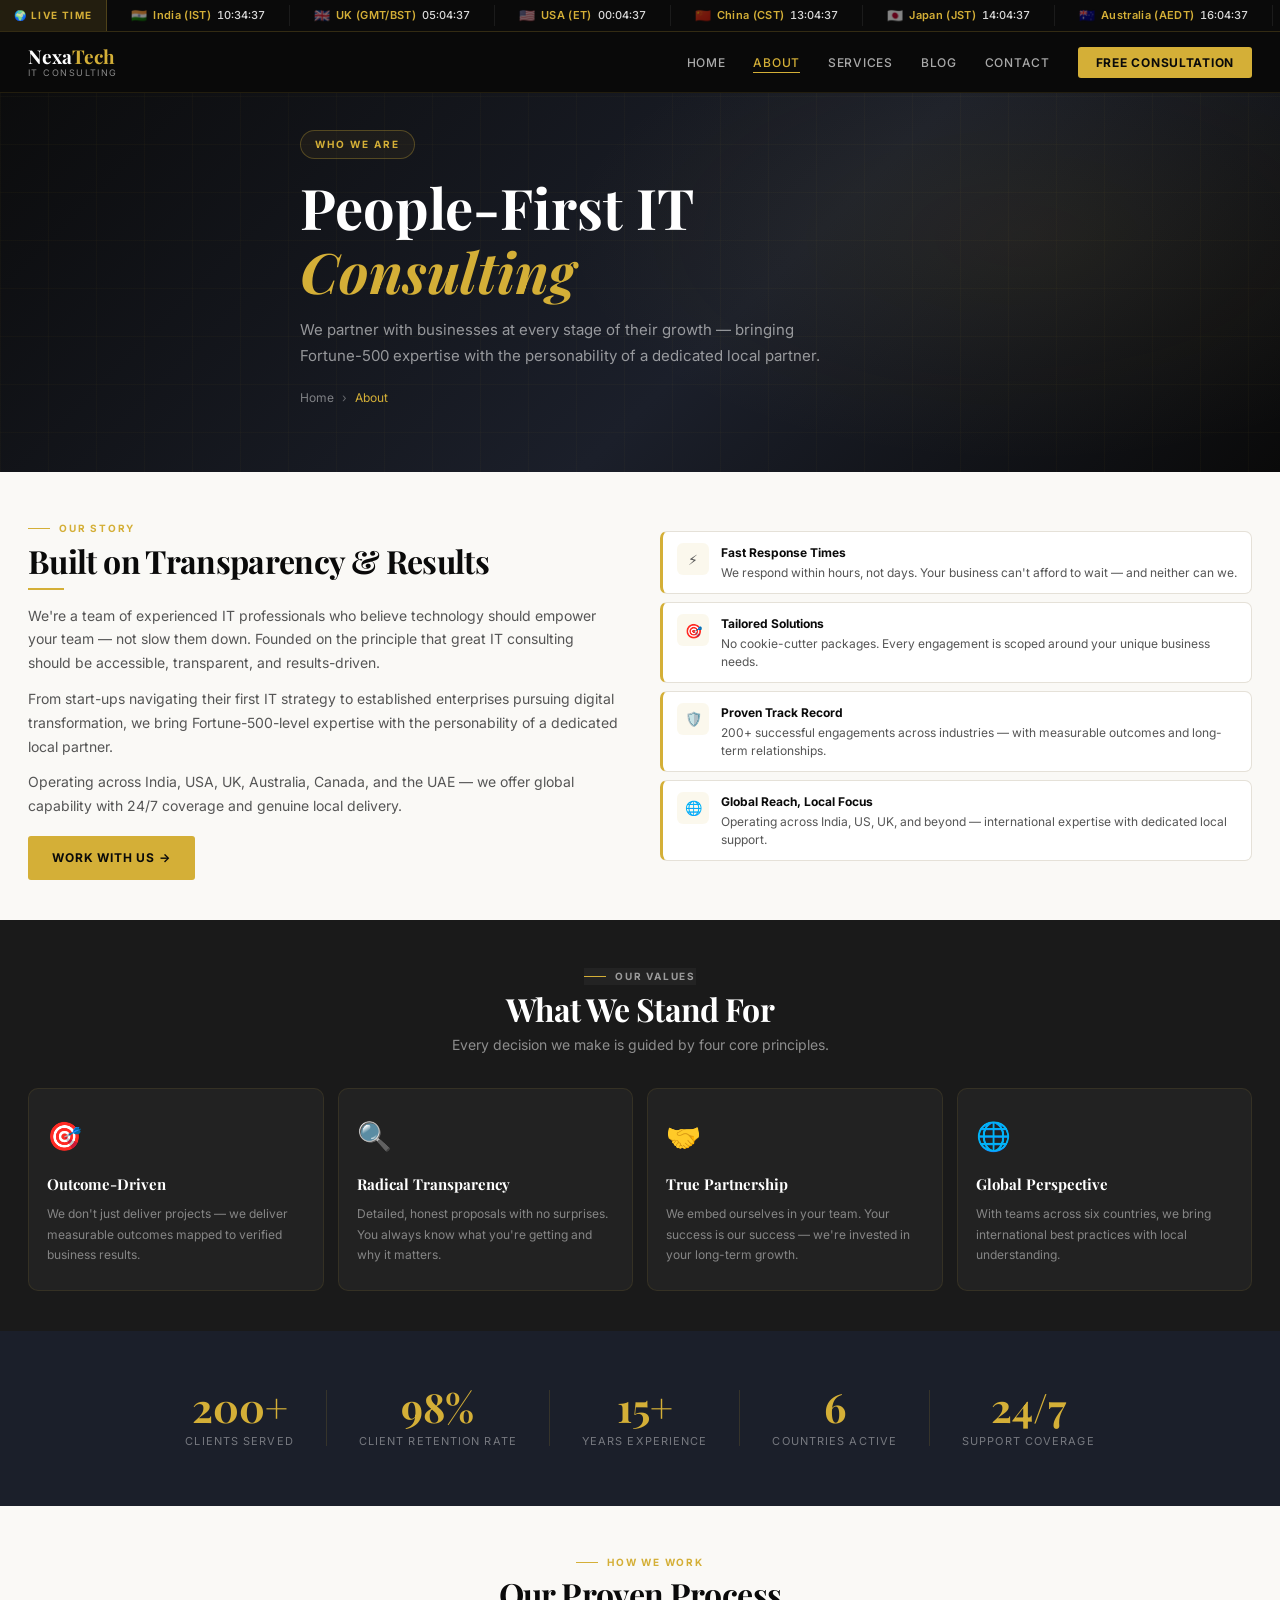
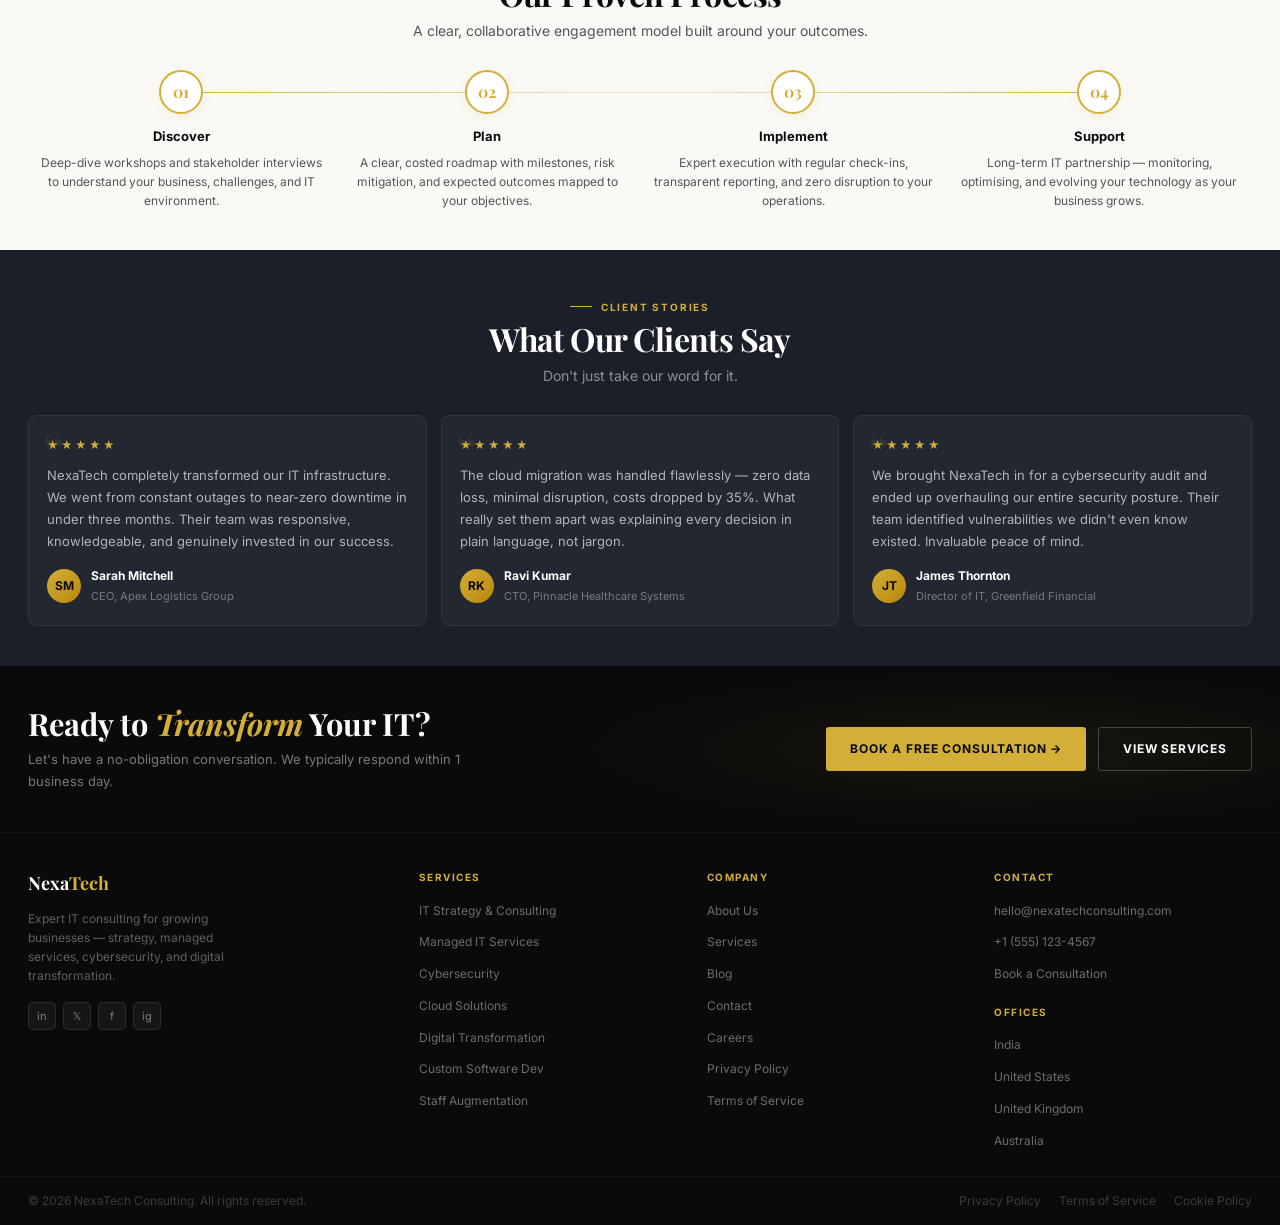
==== about.html @ 711e9c4f "Add files via upload" ====
<!DOCTYPE html>
<html lang="en">
<head>
  <meta charset="UTF-8" />
  <meta name="viewport" content="width=device-width, initial-scale=1.0" />
  <title>About Us | NexaTech Consulting</title>
  <link rel="preconnect" href="https://fonts.googleapis.com" />
  <link rel="preconnect" href="https://fonts.gstatic.com" crossorigin />
  <link href="https://fonts.googleapis.com/css2?family=Playfair+Display:ital,wght@0,400;0,700;1,400&family=Inter:wght@300;400;500;600;700&display=swap" rel="stylesheet" />
  <link rel="stylesheet" href="css/styles.css" />
</head>
<body>
<!-- ── TICKER ── -->
<div class="ticker-bar" id="tickerBar">
  <div class="ticker-inner">
    <div class="ticker-badge">&#127757; Live Time</div>
    <div class="ticker-scroll">
      <div class="ticker-track" id="tickerTrack"></div>
    </div>
  </div>
</div>

<!-- ── NAV ── -->
<nav class="nav" id="mainNav">
  <div class="nav-inner">
    <a href="index.html" class="logo">
      <span class="logo-name">Nexa<span>Tech</span></span>
      <span class="logo-sub">IT Consulting</span>
    </a>
    <ul class="nav-links" id="navLinks">
      <li><a href="index.html" id="navHome">Home</a></li>
      <li><a href="about.html" id="navAbout">About</a></li>
      <li><a href="services.html" id="navServices">Services</a></li>
      <li><a href="blog.html" id="navBlog">Blog</a></li>
      <li><a href="contact.html" id="navContact">Contact</a></li>
      <li><a href="contact.html" class="nav-cta">Free Consultation</a></li>
    </ul>
    <div class="burger" onclick="openMenu()">
      <span></span><span></span><span></span>
    </div>
  </div>
</nav>

<!-- ── MOBILE MENU ── -->
<div class="mmenu" id="mmenu">
  <button class="mmenu-close" onclick="closeMenu()">&#x2715;</button>
  <div>
    <a href="index.html" onclick="closeMenu()">Home</a>
    <a href="about.html" onclick="closeMenu()">About</a>
    <a href="services.html" onclick="closeMenu()">Services</a>
    <a href="blog.html" onclick="closeMenu()">Blog</a>
    <a href="contact.html" onclick="closeMenu()">Contact</a>
    <a href="contact.html" class="btn btn-gold" onclick="closeMenu()">Free Consultation &#8594;</a>
  </div>
</div>
<div class="page-hero">
  <div class="page-hero-bg"></div>
  <div class="page-hero-grid"></div>
  <div class="page-hero-inner">
    <div class="page-eyebrow">Who We Are</div>
    <h1>People-First IT <em>Consulting</em></h1>
    <p>We partner with businesses at every stage of their growth — bringing Fortune-500 expertise with the personability of a dedicated local partner.</p>
    <nav class="breadcrumb"><a href="index.html">Home</a><span>›</span><span>About</span></nav>
  </div>
</div>
<section class="sec intro-bg">
  <div class="wrap">
    <div class="intro-grid">
      <div class="intro-body">
        <div class="sec-eye">Our Story</div>
        <h2 class="sec-title">Built on Transparency &amp; Results</h2>
        <div class="gold-bar"></div>
        <p>We're a team of experienced IT professionals who believe technology should empower your team — not slow them down. Founded on the principle that great IT consulting should be accessible, transparent, and results-driven.</p>
        <p style="margin-top:12px">From start-ups navigating their first IT strategy to established enterprises pursuing digital transformation, we bring Fortune-500-level expertise with the personability of a dedicated local partner.</p>
        <p style="margin-top:12px">Operating across India, USA, UK, Australia, Canada, and the UAE — we offer global capability with 24/7 coverage and genuine local delivery.</p>
        <div style="margin-top:18px"><a href="contact.html" class="btn btn-gold">Work With Us &#8594;</a></div>
      </div>
      <div class="feat-list" id="aboutFeatures"></div>
    </div>
  </div>
</section>
<section class="sec why-bg">
  <div class="wrap">
    <div class="sec-hd ctr">
      <div class="sec-eye wht-eye">Our Values</div>
      <h2 class="sec-title wht">What We Stand For</h2>
      <p class="sec-sub lt">Every decision we make is guided by four core principles.</p>
    </div>
    <div class="values-grid">
      <div class="value-card reveal"><div class="value-ico">&#127919;</div><h3>Outcome-Driven</h3><p>We don't just deliver projects — we deliver measurable outcomes mapped to verified business results.</p></div>
      <div class="value-card reveal"><div class="value-ico">&#128269;</div><h3>Radical Transparency</h3><p>Detailed, honest proposals with no surprises. You always know what you're getting and why it matters.</p></div>
      <div class="value-card reveal"><div class="value-ico">&#129309;</div><h3>True Partnership</h3><p>We embed ourselves in your team. Your success is our success — we're invested in your long-term growth.</p></div>
      <div class="value-card reveal"><div class="value-ico">&#127760;</div><h3>Global Perspective</h3><p>With teams across six countries, we bring international best practices with local understanding.</p></div>
    </div>
  </div>
</section>
<section class="sec stats-band-bg">
  <div class="wrap">
    <div class="stats-band">
      <div class="stat-block reveal"><div class="stat-band-n">200+</div><div class="stat-band-l">Clients Served</div></div>
      <div class="stat-divider"></div>
      <div class="stat-block reveal"><div class="stat-band-n">98%</div><div class="stat-band-l">Client Retention Rate</div></div>
      <div class="stat-divider"></div>
      <div class="stat-block reveal"><div class="stat-band-n">15+</div><div class="stat-band-l">Years Experience</div></div>
      <div class="stat-divider"></div>
      <div class="stat-block reveal"><div class="stat-band-n">6</div><div class="stat-band-l">Countries Active</div></div>
      <div class="stat-divider"></div>
      <div class="stat-block reveal"><div class="stat-band-n">24/7</div><div class="stat-band-l">Support Coverage</div></div>
    </div>
  </div>
</section>
<section class="sec proc-bg">
  <div class="wrap">
    <div class="sec-hd ctr">
      <div class="sec-eye">How We Work</div>
      <h2 class="sec-title">Our Proven Process</h2>
      <p class="sec-sub">A clear, collaborative engagement model built around your outcomes.</p>
    </div>
    <div class="proc-steps" id="procSteps"></div>
  </div>
</section>
<section class="sec testi-bg">
  <div class="wrap">
    <div class="sec-hd ctr">
      <div class="sec-eye">Client Stories</div>
      <h2 class="sec-title wht">What Our Clients Say</h2>
      <p class="sec-sub lt">Don't just take our word for it.</p>
    </div>
    <div class="testi-grid" id="testiGrid"></div>
  </div>
</section>
<div class="cta-band">
  <div class="cta-band-bg"></div>
  <div class="cta-inner">
    <div>
      <h2>Ready to <em>Transform</em> Your IT?</h2>
      <p class="cta-sub">Let's have a no-obligation conversation. We typically respond within 1 business day.</p>
    </div>
    <div class="cta-btns">
      <a href="contact.html" class="btn btn-gold">Book a Free Consultation &#8594;</a>
      <a href="services.html" class="btn btn-outline">View Services</a>
    </div>
  </div>
</div>
<!-- ── FOOTER ── -->
<footer>
  <div class="foot-main">
    <div>
      <div class="foot-brand-name">Nexa<span>Tech</span></div>
      <p class="foot-desc">Expert IT consulting for growing businesses — strategy, managed services, cybersecurity, and digital transformation.</p>
      <div class="socials">
        <a href="#" class="soc" aria-label="LinkedIn">in</a>
        <a href="#" class="soc" aria-label="Twitter">&#120143;</a>
        <a href="#" class="soc" aria-label="Facebook">f</a>
        <a href="#" class="soc" aria-label="Instagram">ig</a>
      </div>
    </div>
    <div class="foot-col">
      <h5>Services</h5>
      <ul class="foot-links">
        <li><a href="services.html">IT Strategy &amp; Consulting</a></li>
        <li><a href="services.html">Managed IT Services</a></li>
        <li><a href="services.html">Cybersecurity</a></li>
        <li><a href="services.html">Cloud Solutions</a></li>
        <li><a href="services.html">Digital Transformation</a></li>
        <li><a href="services.html">Custom Software Dev</a></li>
        <li><a href="services.html">Staff Augmentation</a></li>
      </ul>
    </div>
    <div class="foot-col">
      <h5>Company</h5>
      <ul class="foot-links">
        <li><a href="about.html">About Us</a></li>
        <li><a href="services.html">Services</a></li>
        <li><a href="blog.html">Blog</a></li>
        <li><a href="contact.html">Contact</a></li>
        <li><a href="#">Careers</a></li>
        <li><a href="#">Privacy Policy</a></li>
        <li><a href="#">Terms of Service</a></li>
      </ul>
    </div>
    <div class="foot-col">
      <h5>Contact</h5>
      <ul class="foot-links">
        <li><a href="#">hello@nexatechconsulting.com</a></li>
        <li><a href="tel:+15551234567">+1 (555) 123-4567</a></li>
        <li><a href="contact.html">Book a Consultation</a></li>
      </ul>
      <div style="margin-top:18px">
        <h5>Offices</h5>
        <ul class="foot-links">
          <li><a href="#">India</a></li>
          <li><a href="#">United States</a></li>
          <li><a href="#">United Kingdom</a></li>
          <li><a href="#">Australia</a></li>
        </ul>
      </div>
    </div>
  </div>
  <div class="foot-bot">
    <p>&copy; 2026 NexaTech Consulting. All rights reserved.</p>
    <div class="foot-bot-links">
      <a href="#">Privacy Policy</a>
      <a href="#">Terms of Service</a>
      <a href="#">Cookie Policy</a>
    </div>
  </div>
</footer>
<script src="js/data.js"></script>
<script src="js/shell.js"></script>
<script src="js/about.js"></script>
</body>
</html>
---- css/styles.css ----
/* ════════════════════════════════════════════
   styles.css — NexaTech Consulting
   All visual styles. Variables at the top.
════════════════════════════════════════════ */

/* ── VARIABLES ── */
:root {
  --gold:   #D4AF37;
  --gold-h: #B8860B;
  --black:  #0A0A0A;
  --dark:   #1A1A1A;
  --navy:   #1B1F2A;
  --cream:  #FAF9F6;
  --lgray:  #F5F7FA;
  --parch:  #F5F5F0;
  --border: #E5E1D8;
  --body:   #555555;
  --muted:  #888888;
  --white:  #ffffff;
  --fd: 'Playfair Display', Georgia, serif;
  --fb: 'Inter', system-ui, sans-serif;
}

/* ── RESET ── */
*, *::before, *::after { box-sizing: border-box; margin: 0; padding: 0; }
html { scroll-behavior: smooth; }
body {
  font-family: var(--fb);
  font-size: 15px;
  line-height: 1.65;
  color: var(--body);
  background: var(--cream);
  overflow-x: hidden;
}
a   { text-decoration: none; color: inherit; }
img { max-width: 100%; display: block; }

/* ── TICKER ── */
.ticker-bar {
  position: fixed; top: 0; left: 0; right: 0; z-index: 1100;
  background: var(--black);
  border-bottom: 1px solid rgba(212,175,55,0.2);
  height: 32px; overflow: hidden;
  transition: transform .3s ease;
}
.ticker-bar.hidden { transform: translateY(-100%); }
.ticker-inner { display: flex; align-items: center; height: 100%; }
.ticker-badge {
  flex-shrink: 0; height: 100%; padding: 0 14px;
  display: flex; align-items: center; gap: 6px;
  background: rgba(212,175,55,0.12);
  border-right: 1px solid rgba(212,175,55,0.25);
  font-size: 10px; font-weight: 700; letter-spacing: 0.14em;
  text-transform: uppercase; color: var(--gold); white-space: nowrap;
}
.ticker-scroll { flex: 1; overflow: hidden; position: relative; }
.ticker-track {
  display: flex; white-space: nowrap;
  animation: scroll-ticker 32s linear infinite;
}
.ticker-track:hover { animation-play-state: paused; }
.t-item {
  display: inline-flex; align-items: center; gap: 6px;
  padding: 0 24px; font-size: 11px;
  border-right: 1px solid rgba(255,255,255,0.07);
  color: rgba(255,255,255,0.5);
}
.t-item .flag  { font-size: 13px; }
.t-item .cname { color: var(--gold); font-weight: 600; letter-spacing: 0.03em; }
.t-item .ctime { color: rgba(255,255,255,0.85); font-variant-numeric: tabular-nums; font-weight: 500; }
@keyframes scroll-ticker {
  0%   { transform: translateX(0); }
  100% { transform: translateX(-50%); }
}

/* ── NAV ── */
.nav {
  position: fixed; top: 32px; left: 0; right: 0; z-index: 1000;
  background: rgba(10,10,10,0.98);
  backdrop-filter: blur(14px);
  border-bottom: 1px solid rgba(212,175,55,0.12);
  transition: top .3s ease, box-shadow .3s;
}
.nav.scrolled { top: 0; box-shadow: 0 4px 24px rgba(0,0,0,0.5); }
.nav-inner {
  max-width: 1280px; margin: 0 auto; padding: 0 28px;
  height: 60px; display: flex; align-items: center; justify-content: space-between;
}
.logo     { display: flex; flex-direction: column; line-height: 1; }
.logo-name { font-family: var(--fd); font-size: 19px; font-weight: 700; color: var(--white); }
.logo-name span { color: var(--gold); }
.logo-sub  { font-size: 9px; color: var(--muted); letter-spacing: 0.16em; text-transform: uppercase; margin-top: 2px; }
.nav-links { display: flex; align-items: center; gap: 28px; list-style: none; }
.nav-links a {
  font-size: 12px; font-weight: 500; letter-spacing: 0.06em; text-transform: uppercase;
  color: rgba(255,255,255,0.65); transition: color .2s; position: relative;
}
.nav-links a::after {
  content: ''; position: absolute; bottom: -3px; left: 0; right: 0;
  height: 1px; background: var(--gold); transform: scaleX(0); transition: transform .2s;
}
.nav-links a:hover         { color: var(--white); }
.nav-links a:hover::after  { transform: scaleX(1); }
.nav-cta {
  background: var(--gold) !important; color: var(--black) !important;
  font-weight: 700 !important; padding: 8px 18px !important;
  border-radius: 3px; transition: background .2s !important;
}
.nav-cta:hover      { background: var(--gold-h) !important; }
.nav-cta::after     { display: none !important; }
.burger             { display: none; flex-direction: column; gap: 4px; cursor: pointer; }
.burger span        { width: 22px; height: 2px; background: var(--white); border-radius: 2px; }

/* ── MOBILE MENU ── */
.mmenu {
  display: none; position: fixed; inset: 0; z-index: 1050;
  background: var(--black); flex-direction: column;
  align-items: center; justify-content: center; gap: 28px;
}
.mmenu.open       { display: flex; }
.mmenu a          { font-family: var(--fd); font-size: 26px; color: var(--white); transition: color .2s; }
.mmenu a:hover    { color: var(--gold); }
.mmenu-close      { position: absolute; top: 20px; right: 28px; background: none; border: none; color: var(--white); font-size: 28px; cursor: pointer; line-height: 1; }

/* ── HERO ── */
.hero {
  min-height: auto; background: var(--black);
  display: flex; align-items: center;
  position: relative; overflow: hidden;
  padding-top: 92px;
}
.hero-bg {
  position: absolute; inset: 0;
  background:
    radial-gradient(ellipse 70% 60% at 72% 50%, rgba(212,175,55,0.07) 0%, transparent 60%),
    linear-gradient(135deg, #0A0A0A 0%, #1B1F2A 60%, #0A0A0A 100%);
}
.hero-grid {
  position: absolute; inset: 0;
  background-image:
    linear-gradient(rgba(212,175,55,0.035) 1px, transparent 1px),
    linear-gradient(90deg, rgba(212,175,55,0.035) 1px, transparent 1px);
  background-size: 56px 56px;
  mask-image: radial-gradient(ellipse 85% 85% at 50% 50%, black, transparent);
}
.hero-inner {
  max-width: 1280px; margin: 0 auto; padding: 32px 28px 36px;
  position: relative; z-index: 2;
  display: grid; grid-template-columns: 1fr 1fr; gap: 56px; align-items: center;
}
.eyebrow {
  display: inline-flex; align-items: center; gap: 9px;
  font-size: 10px; font-weight: 700; letter-spacing: 0.18em;
  text-transform: uppercase; color: var(--gold); margin-bottom: 12px;
}
.eyebrow::before { content: ''; width: 24px; height: 1px; background: var(--gold); }
.hero h1 {
  font-family: var(--fd); font-size: clamp(34px, 4vw, 54px);
  font-weight: 700; color: var(--white); line-height: 1.1;
  letter-spacing: -0.02em; margin-bottom: 14px;
}
.hero h1 em  { font-style: italic; color: var(--gold); }
.hero-sub    { font-size: 15px; color: rgba(255,255,255,0.55); line-height: 1.65; margin-bottom: 24px; max-width: 460px; }
.hero-btns   { display: flex; gap: 12px; flex-wrap: wrap; }
.hero-stats  { display: flex; gap: 24px; margin-top: 20px; padding-top: 18px; border-top: 1px solid rgba(255,255,255,0.07); }
.stat-n      { font-family: var(--fd); font-size: 28px; font-weight: 700; color: var(--gold); line-height: 1; }
.stat-l      { font-size: 10px; color: rgba(255,255,255,0.4); letter-spacing: 0.09em; text-transform: uppercase; margin-top: 2px; }

/* hero card */
.hero-visual  { position: relative; height: 420px; }
.hcard        { position: absolute; border-radius: 10px; padding: 22px; border: 1px solid rgba(212,175,55,0.14); box-shadow: 0 20px 56px rgba(0,0,0,0.5); }
.hcard-main   { inset: 0; background: linear-gradient(135deg,#1a1a1a,#1b1f2a); z-index: 3; }
.hcard-float  { width: 200px; bottom: 16px; right: -16px; z-index: 4; background: var(--navy); animation: float 3.8s ease-in-out infinite; }
@keyframes float { 0%,100%{transform:translateY(0)} 50%{transform:translateY(-9px)} }
.card-label  { font-size: 9px; font-weight: 700; letter-spacing: 0.15em; text-transform: uppercase; color: var(--gold); margin-bottom: 14px; }
.svc-list    { list-style: none; display: flex; flex-direction: column; gap: 10px; }
.svc-list li { display: flex; align-items: center; gap: 10px; font-size: 13px; color: rgba(255,255,255,0.65); }
.svc-list li::before { content: ''; width: 5px; height: 5px; border-radius: 50%; background: var(--gold); flex-shrink: 0; }
.metric-big  { font-family: var(--fd); font-size: 38px; font-weight: 700; color: var(--white); line-height: 1; }
.metric-lbl  { font-size: 11px; color: rgba(255,255,255,0.45); margin-top: 3px; }

/* ── BUTTONS ── */
.btn         { display: inline-flex; align-items: center; gap: 7px; font-family: var(--fb); font-size: 12px; font-weight: 700; letter-spacing: 0.07em; text-transform: uppercase; border-radius: 3px; cursor: pointer; transition: all .2s; border: none; }
.btn-gold    { background: var(--gold); color: var(--black); padding: 12px 24px; }
.btn-gold:hover { background: var(--gold-h); transform: translateY(-2px); box-shadow: 0 8px 20px rgba(212,175,55,0.22); }
.btn-outline { background: transparent; color: var(--white); padding: 11px 24px; border: 1px solid rgba(255,255,255,0.22); }
.btn-outline:hover { border-color: var(--gold); background: rgba(212,175,55,0.07); }
.btn-outline-dark { background: var(--white); color: var(--black); padding: 11px 24px; border: 1px solid var(--border); }
.btn-outline-dark:hover { border-color: var(--gold); }

/* ── SECTION BASE ── */
.sec      { padding: 40px 28px; }
.wrap     { max-width: 1280px; margin: 0 auto; }
.sec-eye  {
  display: inline-flex; align-items: center; gap: 9px;
  font-size: 10px; font-weight: 700; letter-spacing: 0.18em;
  text-transform: uppercase; color: var(--gold); margin-bottom: 6px;
}
.sec-eye::before { content: ''; width: 22px; height: 1px; background: var(--gold); }
.sec-title { font-family: var(--fd); font-size: clamp(22px, 2.5vw, 34px); font-weight: 700; color: var(--black); line-height: 1.15; letter-spacing: -0.02em; }
.sec-title.wht { color: var(--white); }
.sec-sub   { font-size: 14px; color: var(--body); line-height: 1.65; max-width: 500px; margin-top: 6px; }
.sec-sub.lt { color: rgba(255,255,255,0.5); }
.sec-hd    { margin-bottom: 28px; }
.sec-hd.ctr { text-align: center; }
.sec-hd.ctr .sec-eye { justify-content: center; }
.sec-hd.ctr .sec-sub { margin: 6px auto 0; }

/* ── ABOUT ── */
.intro-bg   { background: var(--cream); }
.intro-grid { display: grid; grid-template-columns: 1fr 1fr; gap: 40px; align-items: center; }
.intro-body p { font-size: 14px; line-height: 1.7; color: var(--body); margin-bottom: 10px; }
.intro-body p:last-child { margin-bottom: 0; }
.gold-bar   { width: 36px; height: 2px; background: var(--gold); margin: 8px 0 14px; }
.feat-list  { display: flex; flex-direction: column; gap: 8px; }
.feat {
  display: flex; gap: 12px; align-items: flex-start;
  padding: 11px 14px; background: var(--white);
  border: 1px solid var(--border); border-left: 3px solid var(--gold);
  border-radius: 7px; transition: box-shadow .2s, transform .2s;
}
.feat:hover   { box-shadow: 0 6px 20px rgba(0,0,0,0.07); transform: translateX(3px); }
.feat-ico     { width: 32px; height: 32px; background: rgba(212,175,55,0.09); border-radius: 6px; display: flex; align-items: center; justify-content: center; font-size: 14px; flex-shrink: 0; }
.feat-txt h4  { font-size: 12px; font-weight: 700; color: var(--black); margin-bottom: 1px; }
.feat-txt p   { font-size: 12px; color: var(--body); line-height: 1.5; }

/* ── SERVICES ── */
.svc-bg   { background: var(--lgray); }
.svc-grid { display: grid; grid-template-columns: repeat(3,1fr); gap: 16px; }
.svc-card {
  background: var(--white); border: 1px solid var(--border);
  border-radius: 9px; padding: 22px 20px; position: relative;
  overflow: hidden; transition: box-shadow .25s, transform .25s, border-color .25s;
}
.svc-card::before {
  content: ''; position: absolute; top: 0; left: 0; right: 0; height: 2px;
  background: var(--gold); transform: scaleX(0); transform-origin: left; transition: transform .3s;
}
.svc-card:hover        { box-shadow: 0 12px 36px rgba(0,0,0,0.09); transform: translateY(-3px); border-color: transparent; }
.svc-card:hover::before { transform: scaleX(1); }
.svc-ico { width: 40px; height: 40px; background: rgba(212,175,55,0.08); border: 1px solid rgba(212,175,55,0.18); border-radius: 8px; display: flex; align-items: center; justify-content: center; font-size: 18px; margin-bottom: 12px; }
.svc-card h3 { font-family: var(--fd); font-size: 17px; font-weight: 700; color: var(--black); margin-bottom: 7px; }
.svc-card p  { font-size: 13px; color: var(--body); line-height: 1.65; margin-bottom: 14px; }
.svc-lnk     { font-size: 11px; font-weight: 700; color: var(--gold); letter-spacing: 0.06em; text-transform: uppercase; display: inline-flex; align-items: center; gap: 5px; transition: gap .2s; }
.svc-card:hover .svc-lnk { gap: 9px; }

/* ── WHY ── */
.why-bg    { background: var(--dark); }
.why-grid  { display: grid; grid-template-columns: 1fr 1fr; gap: 44px; align-items: start; }
.why-list  { list-style: none; display: flex; flex-direction: column; gap: 0; margin-top: 18px; }
.why-item  { display: flex; gap: 12px; padding: 12px 0; border-bottom: 1px solid rgba(255,255,255,0.05); }
.why-item:last-child { border-bottom: none; padding-bottom: 0; }
.why-n     { font-family: var(--fd); font-size: 24px; font-weight: 700; color: rgba(212,175,55,0.18); line-height: 1; flex-shrink: 0; width: 32px; }
.why-txt h4 { font-size: 13px; font-weight: 700; color: var(--white); margin-bottom: 3px; }
.why-txt p  { font-size: 12px; color: rgba(255,255,255,0.45); line-height: 1.6; }
.why-cards  { display: grid; grid-template-columns: 1fr 1fr; gap: 10px; }
.why-card   { background: rgba(255,255,255,0.04); border: 1px solid rgba(212,175,55,0.1); border-radius: 9px; padding: 18px 16px; text-align: center; }
.why-card-n { font-family: var(--fd); font-size: 32px; font-weight: 700; color: var(--gold); line-height: 1; }
.why-card-l { font-size: 10px; color: rgba(255,255,255,0.4); letter-spacing: 0.08em; text-transform: uppercase; margin-top: 4px; }

/* ── PROCESS ── */
.proc-bg    { background: var(--cream); }
.proc-steps { display: grid; grid-template-columns: repeat(4,1fr); gap: 0; position: relative; }
.proc-steps::before {
  content: ''; position: absolute; top: 22px; left: 12.5%; right: 12.5%;
  height: 1px; background: linear-gradient(90deg, var(--gold), rgba(212,175,55,0.25), var(--gold));
}
.proc-step { padding: 0 12px; text-align: center; }
.proc-num {
  width: 44px; height: 44px; background: var(--white); border: 2px solid var(--gold);
  border-radius: 50%; display: flex; align-items: center; justify-content: center;
  font-family: var(--fd); font-size: 16px; font-weight: 700; color: var(--gold);
  margin: 0 auto 12px; position: relative; z-index: 2;
  box-shadow: 0 3px 12px rgba(212,175,55,0.14);
}
.proc-step h4 { font-size: 13px; font-weight: 700; color: var(--black); margin-bottom: 5px; }
.proc-step p  { font-size: 12px; color: var(--body); line-height: 1.6; }

/* ── TESTIMONIALS ── */
.testi-bg   { background: var(--navy); }
.testi-grid { display: grid; grid-template-columns: repeat(3,1fr); gap: 14px; }
.testi-card { background: rgba(255,255,255,0.04); border: 1px solid rgba(212,175,55,0.1); border-radius: 9px; padding: 20px 18px; position: relative; }
.testi-card::before { content: '\201C'; font-family: var(--fd); font-size: 52px; color: rgba(212,175,55,0.1); position: absolute; top: 8px; left: 14px; line-height: 1; }
.testi-stars { display: flex; gap: 2px; margin-bottom: 10px; }
.star        { color: var(--gold); font-size: 11px; }
.testi-txt   { font-size: 13px; color: rgba(255,255,255,0.65); line-height: 1.7; margin-bottom: 14px; position: relative; z-index: 1; }
.testi-author { display: flex; align-items: center; gap: 10px; }
.t-avatar    { width: 34px; height: 34px; border-radius: 50%; background: linear-gradient(135deg,var(--gold),var(--gold-h)); display: flex; align-items: center; justify-content: center; font-weight: 700; font-size: 12px; color: var(--black); flex-shrink: 0; }
.t-name      { font-size: 12px; font-weight: 700; color: var(--white); }
.t-role      { font-size: 11px; color: rgba(255,255,255,0.38); margin-top: 1px; }

/* ── BLOG ── */
.blog-bg    { background: var(--lgray); }
.blog-grid  { display: grid; grid-template-columns: repeat(3,1fr); gap: 16px; }
.blog-card  { background: var(--white); border: 1px solid var(--border); border-radius: 9px; overflow: hidden; transition: box-shadow .25s, transform .25s; }
.blog-card:hover { box-shadow: 0 10px 30px rgba(0,0,0,0.09); transform: translateY(-3px); }
.blog-thumb { height: 140px; background: linear-gradient(135deg,var(--dark),var(--navy)); position: relative; overflow: hidden; }
.blog-patt  { position: absolute; inset: 0; background-image: linear-gradient(rgba(212,175,55,0.05) 1px, transparent 1px), linear-gradient(90deg, rgba(212,175,55,0.05) 1px, transparent 1px); background-size: 26px 26px; }
.blog-tag   { position: absolute; bottom: 10px; left: 10px; background: var(--gold); color: var(--black); font-size: 9px; font-weight: 700; letter-spacing: 0.1em; text-transform: uppercase; padding: 3px 9px; border-radius: 2px; }
.blog-body  { padding: 16px; }
.blog-meta  { display: flex; gap: 10px; font-size: 11px; color: var(--muted); margin-bottom: 6px; }
.blog-card h3  { font-family: var(--fd); font-size: 15px; font-weight: 700; color: var(--black); line-height: 1.3; margin-bottom: 6px; }
.blog-card p   { font-size: 12px; color: var(--body); line-height: 1.6; margin-bottom: 12px; }
.blog-more     { font-size: 11px; font-weight: 700; color: var(--gold); letter-spacing: 0.06em; text-transform: uppercase; display: inline-flex; align-items: center; gap: 5px; transition: gap .2s; }
.blog-card:hover .blog-more { gap: 9px; }

/* ── CTA BAND ── */
.cta-band    { background: var(--black); position: relative; overflow: hidden; }
.cta-band-bg { position: absolute; inset: 0; background: radial-gradient(ellipse 55% 80% at 78% 50%, rgba(212,175,55,0.07) 0%, transparent 60%); }
.cta-inner   { max-width: 1280px; margin: 0 auto; padding: 40px 28px; position: relative; z-index: 2; display: flex; align-items: center; justify-content: space-between; gap: 36px; }
.cta-inner h2 { font-family: var(--fd); font-size: clamp(22px, 2.4vw, 34px); font-weight: 700; color: var(--white); line-height: 1.2; max-width: 440px; }
.cta-inner h2 em { font-style: italic; color: var(--gold); }
.cta-sub     { font-size: 13px; color: rgba(255,255,255,0.45); margin-top: 6px; max-width: 440px; }
.cta-btns    { display: flex; gap: 12px; flex-shrink: 0; }

/* ── CONTACT ── */
.contact-bg   { background: var(--cream); }
.contact-grid { display: grid; grid-template-columns: 1fr 1.4fr; gap: 44px; }
.contact-info h3 { font-family: var(--fd); font-size: 22px; font-weight: 700; color: var(--black); margin-bottom: 10px; }
.contact-info p  { font-size: 13px; color: var(--body); line-height: 1.7; margin-bottom: 22px; }
.cdet-list    { display: flex; flex-direction: column; gap: 10px; }
.cdet         { display: flex; align-items: center; gap: 10px; font-size: 13px; color: var(--body); }
.cdet-ico     { width: 32px; height: 32px; background: rgba(212,175,55,0.09); border: 1px solid rgba(212,175,55,0.18); border-radius: 6px; display: flex; align-items: center; justify-content: center; font-size: 13px; flex-shrink: 0; }
.form-wrap    { background: var(--white); border: 1px solid var(--border); border-radius: 10px; padding: 26px; box-shadow: 0 4px 24px rgba(0,0,0,0.05); }
.form-row     { display: grid; grid-template-columns: 1fr 1fr; gap: 10px; }
.fg           { margin-bottom: 10px; }
.fg label     { display: block; font-size: 10px; font-weight: 700; letter-spacing: 0.06em; text-transform: uppercase; color: var(--black); margin-bottom: 5px; }
.fg input,
.fg select,
.fg textarea  { width: 100%; padding: 9px 12px; background: var(--parch); border: 1px solid var(--border); border-radius: 5px; font-family: var(--fb); font-size: 13px; color: var(--black); outline: none; transition: border-color .2s, box-shadow .2s; }
.fg input:focus,
.fg select:focus,
.fg textarea:focus { border-color: var(--gold); box-shadow: 0 0 0 3px rgba(212,175,55,0.1); }
.fg textarea  { resize: vertical; min-height: 88px; }
.form-submit  { width: 100%; background: var(--gold); color: var(--black); font-size: 12px; font-weight: 700; letter-spacing: 0.08em; text-transform: uppercase; padding: 12px; border-radius: 5px; border: none; cursor: pointer; transition: background .2s, transform .15s; margin-top: 4px; }
.form-submit:hover { background: var(--gold-h); transform: translateY(-2px); }

/* ── FOOTER ── */
footer       { background: var(--black); border-top: 1px solid rgba(212,175,55,0.08); }
.foot-main   { max-width: 1280px; margin: 0 auto; padding: 36px 28px 24px; display: grid; grid-template-columns: 1.4fr 1fr 1fr 1fr; gap: 30px; }
.foot-brand-name      { font-family: var(--fd); font-size: 18px; font-weight: 700; color: var(--white); }
.foot-brand-name span { color: var(--gold); }
.foot-desc   { font-size: 12px; color: rgba(255,255,255,0.35); line-height: 1.6; margin: 10px 0 16px; max-width: 220px; }
.socials     { display: flex; gap: 7px; }
.soc         { width: 28px; height: 28px; background: rgba(255,255,255,0.05); border: 1px solid rgba(255,255,255,0.09); border-radius: 5px; display: flex; align-items: center; justify-content: center; font-size: 11px; color: rgba(255,255,255,0.45); transition: all .2s; }
.soc:hover   { background: rgba(212,175,55,0.1); border-color: rgba(212,175,55,0.28); color: var(--gold); }
.foot-col h5 { font-size: 10px; font-weight: 700; letter-spacing: 0.15em; text-transform: uppercase; color: var(--gold); margin-bottom: 12px; }
.foot-links  { list-style: none; display: flex; flex-direction: column; gap: 7px; }
.foot-links a { font-size: 12px; color: rgba(255,255,255,0.4); transition: color .2s; }
.foot-links a:hover { color: var(--white); }
.foot-bot    { border-top: 1px solid rgba(255,255,255,0.05); padding: 14px 28px; max-width: 1280px; margin: 0 auto; display: flex; align-items: center; justify-content: space-between; gap: 12px; }
.foot-bot p  { font-size: 12px; color: rgba(255,255,255,0.2); }
.foot-bot-links     { display: flex; gap: 18px; }
.foot-bot-links a   { font-size: 12px; color: rgba(255,255,255,0.2); transition: color .2s; }
.foot-bot-links a:hover { color: rgba(255,255,255,0.55); }

/* ── RESPONSIVE ── */
@media (max-width: 1023px) {
  .ticker-bar  { display: none; }
  .nav         { top: 0; }
  .nav-links   { display: none; }
  .burger      { display: flex; }
  .hero-inner  { grid-template-columns: 1fr; gap: 28px; }
  .hero-visual { display: none; }
  .intro-grid,
  .why-grid,
  .contact-grid         { grid-template-columns: 1fr; gap: 28px; }
  .svc-grid,
  .testi-grid,
  .blog-grid            { grid-template-columns: 1fr 1fr; }
  .proc-steps           { grid-template-columns: 1fr 1fr; gap: 24px; }
  .proc-steps::before   { display: none; }
  .foot-main            { grid-template-columns: 1fr 1fr; }
  .cta-inner            { flex-direction: column; align-items: flex-start; }
}
@media (max-width: 767px) {
  .sec         { padding: 32px 16px; }
  .svc-grid,
  .testi-grid,
  .blog-grid,
  .why-cards,
  .proc-steps  { grid-template-columns: 1fr; }
  .form-row    { grid-template-columns: 1fr; }
  .foot-main   { grid-template-columns: 1fr; gap: 24px; }
  .foot-bot    { flex-direction: column; text-align: center; }
  .hero-stats  { flex-direction: column; gap: 12px; }
  .form-wrap   { padding: 18px 14px; }
  .nav-inner   { padding: 0 16px; }
  .hero-inner  { padding: 28px 16px 32px; }
}

/* ════════════════════════════════════════════
   MULTI-PAGE ADDITIONS
════════════════════════════════════════════ */

/* ── Active nav link ── */
.nav-links a.nav-active {
  color: var(--gold) !important;
}
.nav-links a.nav-active::after {
  transform: scaleX(1) !important;
  background: var(--gold);
}

/* ── Page Hero ── */
.page-hero {
  background: var(--black);
  padding: 130px 28px 64px;
  position: relative;
  overflow: hidden;
}
.page-hero-sm { padding-bottom: 48px; }
.page-hero-bg {
  position: absolute; inset: 0;
  background:
    radial-gradient(ellipse 60% 80% at 80% 50%, rgba(212,175,55,0.07) 0%, transparent 60%),
    linear-gradient(135deg, #0A0A0A 0%, #1B1F2A 60%, #0A0A0A 100%);
}
.page-hero-grid {
  position: absolute; inset: 0;
  background-image:
    linear-gradient(rgba(212,175,55,0.03) 1px, transparent 1px),
    linear-gradient(90deg, rgba(212,175,55,0.03) 1px, transparent 1px);
  background-size: 48px 48px;
}
.page-hero-inner {
  max-width: 1280px; margin: 0 auto;
  position: relative; z-index: 2;
  max-width: 680px;
}
.page-eyebrow {
  display: inline-block;
  font-size: 10px; font-weight: 700; letter-spacing: 0.2em;
  text-transform: uppercase; color: var(--gold);
  border: 1px solid rgba(212,175,55,0.3);
  padding: 5px 14px; border-radius: 20px;
  background: rgba(212,175,55,0.06);
  margin-bottom: 16px;
}
.page-hero-inner h1 {
  font-family: var(--fd);
  font-size: clamp(32px, 5vw, 56px);
  font-weight: 700; color: var(--white);
  line-height: 1.15; margin-bottom: 14px;
}
.page-hero-inner h1 em { font-style: italic; color: var(--gold); }
.page-hero-inner p {
  font-size: 15px; color: rgba(255,255,255,0.55);
  line-height: 1.7; margin-bottom: 20px; max-width: 520px;
}

/* ── Breadcrumb ── */
.breadcrumb {
  display: flex; align-items: center; gap: 8px;
  font-size: 12px; color: rgba(255,255,255,0.35);
}
.breadcrumb a { color: rgba(255,255,255,0.45); transition: color .2s; }
.breadcrumb a:hover { color: var(--gold); }
.breadcrumb span:last-child { color: var(--gold); }

/* ── Values grid (about page) ── */
.values-grid {
  display: grid; grid-template-columns: repeat(4, 1fr); gap: 14px;
  margin-top: 32px;
}
.value-card {
  background: rgba(255,255,255,0.04);
  border: 1px solid rgba(212,175,55,0.1);
  border-radius: 10px; padding: 24px 18px;
  transition: border-color .25s, transform .25s;
}
.value-card:hover {
  border-color: rgba(212,175,55,0.3);
  transform: translateY(-3px);
}
.value-ico { font-size: 28px; margin-bottom: 12px; }
.value-card h3 {
  font-family: var(--fd); font-size: 15px;
  font-weight: 700; color: var(--white); margin-bottom: 8px;
}
.value-card p { font-size: 12px; color: rgba(255,255,255,0.45); line-height: 1.7; }

/* ── Stats band (about page) ── */
.stats-band-bg { background: var(--navy); }
.stats-band {
  display: flex; align-items: center; justify-content: center;
  gap: 0; flex-wrap: wrap;
}
.stat-block { text-align: center; padding: 16px 32px; }
.stat-band-n {
  font-family: var(--fd); font-size: 40px; font-weight: 700;
  color: var(--gold); line-height: 1;
}
.stat-band-l {
  font-size: 11px; color: rgba(255,255,255,0.4);
  letter-spacing: 0.1em; text-transform: uppercase; margin-top: 5px;
}
.stat-divider {
  width: 1px; height: 56px;
  background: rgba(212,175,55,0.15);
  flex-shrink: 0;
}

/* ── Services full grid ── */
.svc-grid-full { grid-template-columns: repeat(3, 1fr); }

/* ── Blog filter bar ── */
.blog-filter-bar {
  background: var(--white);
  border-bottom: 1px solid var(--border);
  position: sticky; top: 60px; z-index: 90;
}
.filter-inner {
  display: flex; align-items: center; gap: 14px;
  padding: 12px 0; flex-wrap: wrap;
}
.filter-label {
  font-size: 11px; font-weight: 700;
  letter-spacing: 0.1em; text-transform: uppercase;
  color: var(--muted); flex-shrink: 0;
}
.filter-tags { display: flex; gap: 8px; flex-wrap: wrap; }
.filter-tag {
  padding: 5px 14px; border-radius: 20px;
  border: 1px solid var(--border);
  background: transparent;
  font-size: 11px; font-weight: 600;
  color: var(--body); cursor: pointer;
  transition: all .2s; font-family: var(--fb);
}
.filter-tag:hover { border-color: var(--gold); color: var(--gold); }
.filter-tag.active {
  background: var(--gold); border-color: var(--gold);
  color: var(--black);
}
.blog-grid-full { grid-template-columns: repeat(3, 1fr); }
.blog-empty {
  grid-column: 1 / -1; text-align: center;
  padding: 48px; color: var(--muted); font-size: 14px;
}

/* ── FAQ (contact page) ── */
.faq-bg { background: var(--lgray); }
.faq-grid {
  display: grid; grid-template-columns: repeat(2, 1fr); gap: 16px;
  margin-top: 8px;
}
.faq-item {
  background: var(--white);
  border: 1px solid var(--border);
  border-radius: 10px; padding: 22px 20px;
  transition: box-shadow .25s;
}
.faq-item:hover { box-shadow: 0 6px 20px rgba(0,0,0,0.07); }
.faq-item h4 {
  font-size: 14px; font-weight: 700; color: var(--black);
  margin-bottom: 8px; line-height: 1.3;
}
.faq-item p { font-size: 13px; color: var(--body); line-height: 1.7; }

/* ── Offices grid (contact page) ── */
.contact-offices { margin-top: 28px; }
.contact-offices h4 {
  font-size: 11px; font-weight: 700; letter-spacing: 0.14em;
  text-transform: uppercase; color: var(--muted); margin-bottom: 12px;
}
.offices-grid {
  display: grid; grid-template-columns: repeat(2, 1fr); gap: 8px;
}
.office-card {
  background: var(--parch);
  border: 1px solid var(--border);
  border-radius: 8px; padding: 12px;
  display: flex; align-items: center; gap: 10px;
}
.office-flag { font-size: 20px; flex-shrink: 0; }
.office-name { font-size: 12px; font-weight: 700; color: var(--black); }
.office-status { font-size: 10px; color: var(--muted); margin-top: 1px; }

/* ── wht-eye helper ── */
.wht-eye { color: rgba(255,255,255,0.55) !important; border-color: rgba(255,255,255,0.15) !important; background: rgba(255,255,255,0.04) !important; }

/* ── Responsive additions ── */
@media (max-width: 1023px) {
  .values-grid { grid-template-columns: repeat(2, 1fr); }
  .svc-grid-full { grid-template-columns: repeat(2, 1fr); }
  .blog-grid-full { grid-template-columns: repeat(2, 1fr); }
  .stats-band { gap: 0; }
  .stat-divider { display: none; }
  .stat-block { flex: 1 1 33%; }
}
@media (max-width: 767px) {
  .page-hero { padding: 100px 16px 40px; }
  .values-grid { grid-template-columns: 1fr; }
  .svc-grid-full { grid-template-columns: 1fr; }
  .blog-grid-full { grid-template-columns: 1fr; }
  .faq-grid { grid-template-columns: 1fr; }
  .offices-grid { grid-template-columns: repeat(2, 1fr); }
  .stat-block { flex: 1 1 50%; }
  .blog-filter-bar { top: 60px; }
}
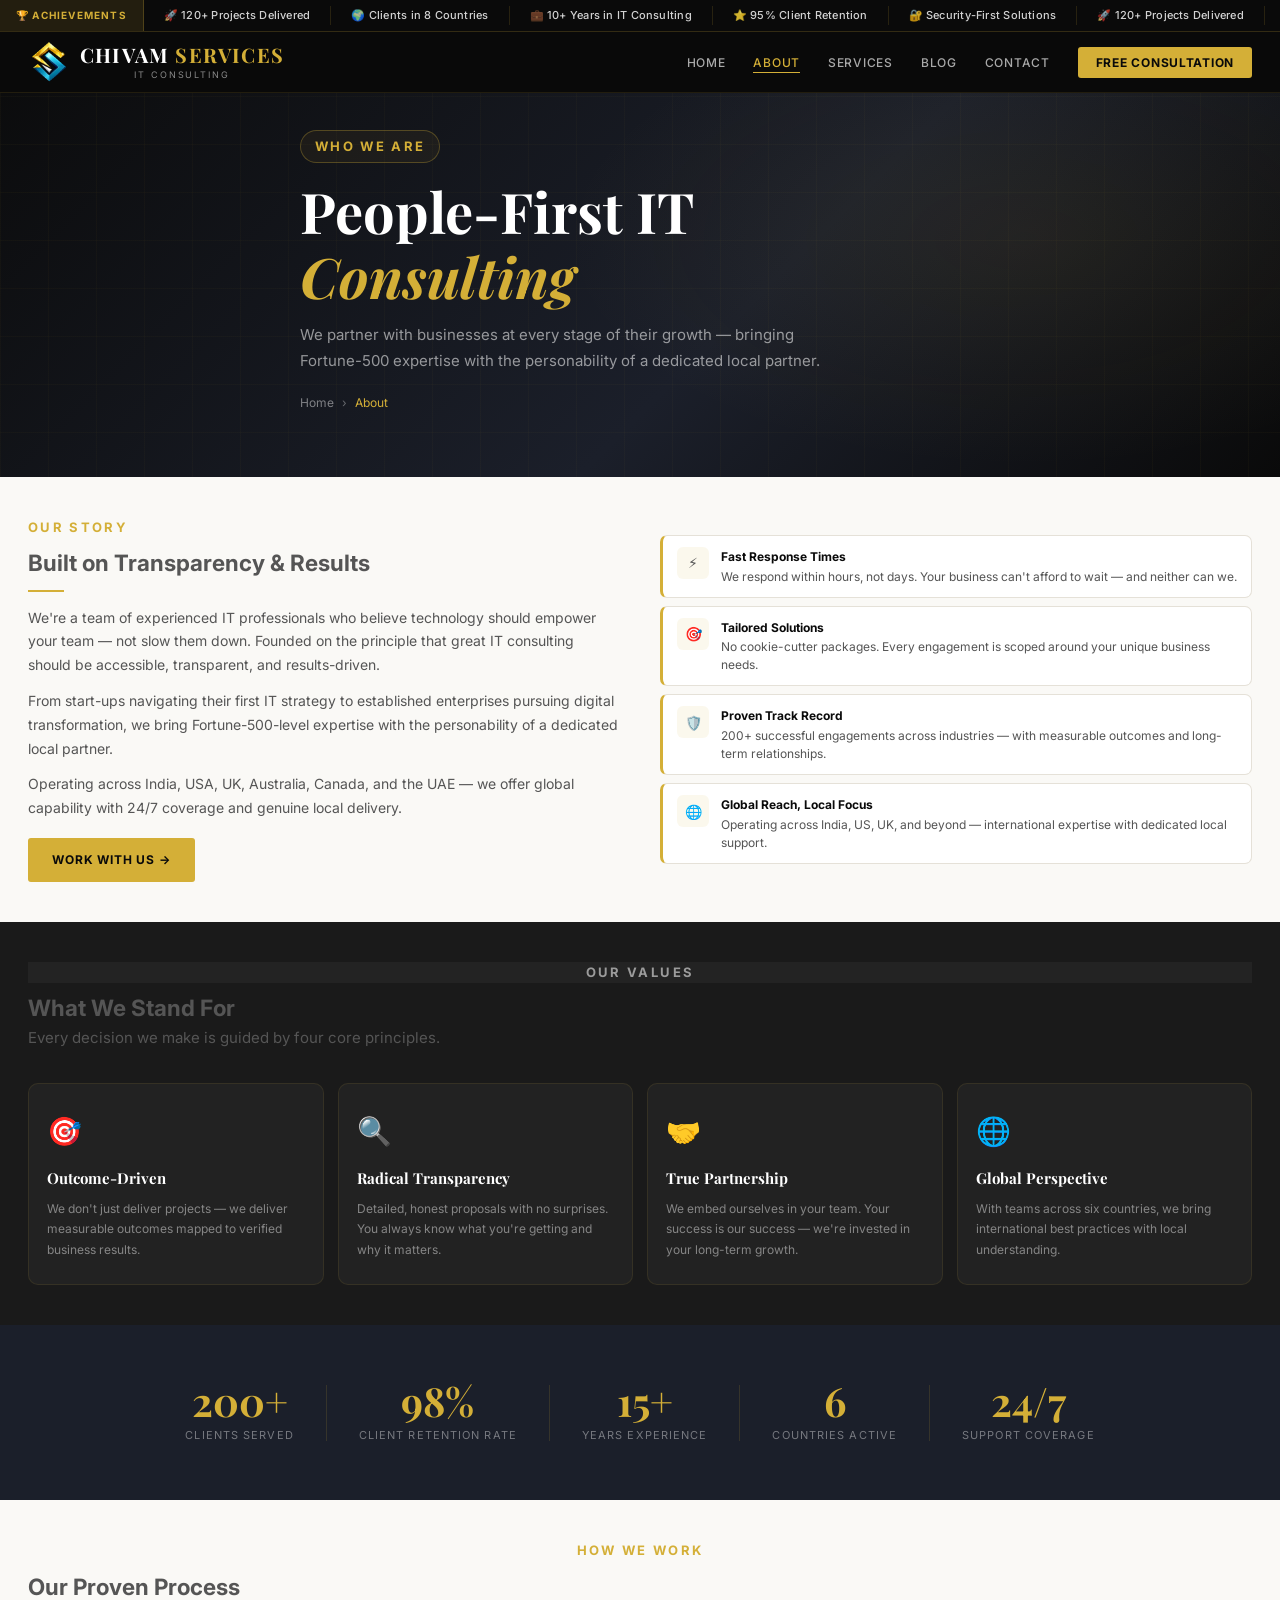
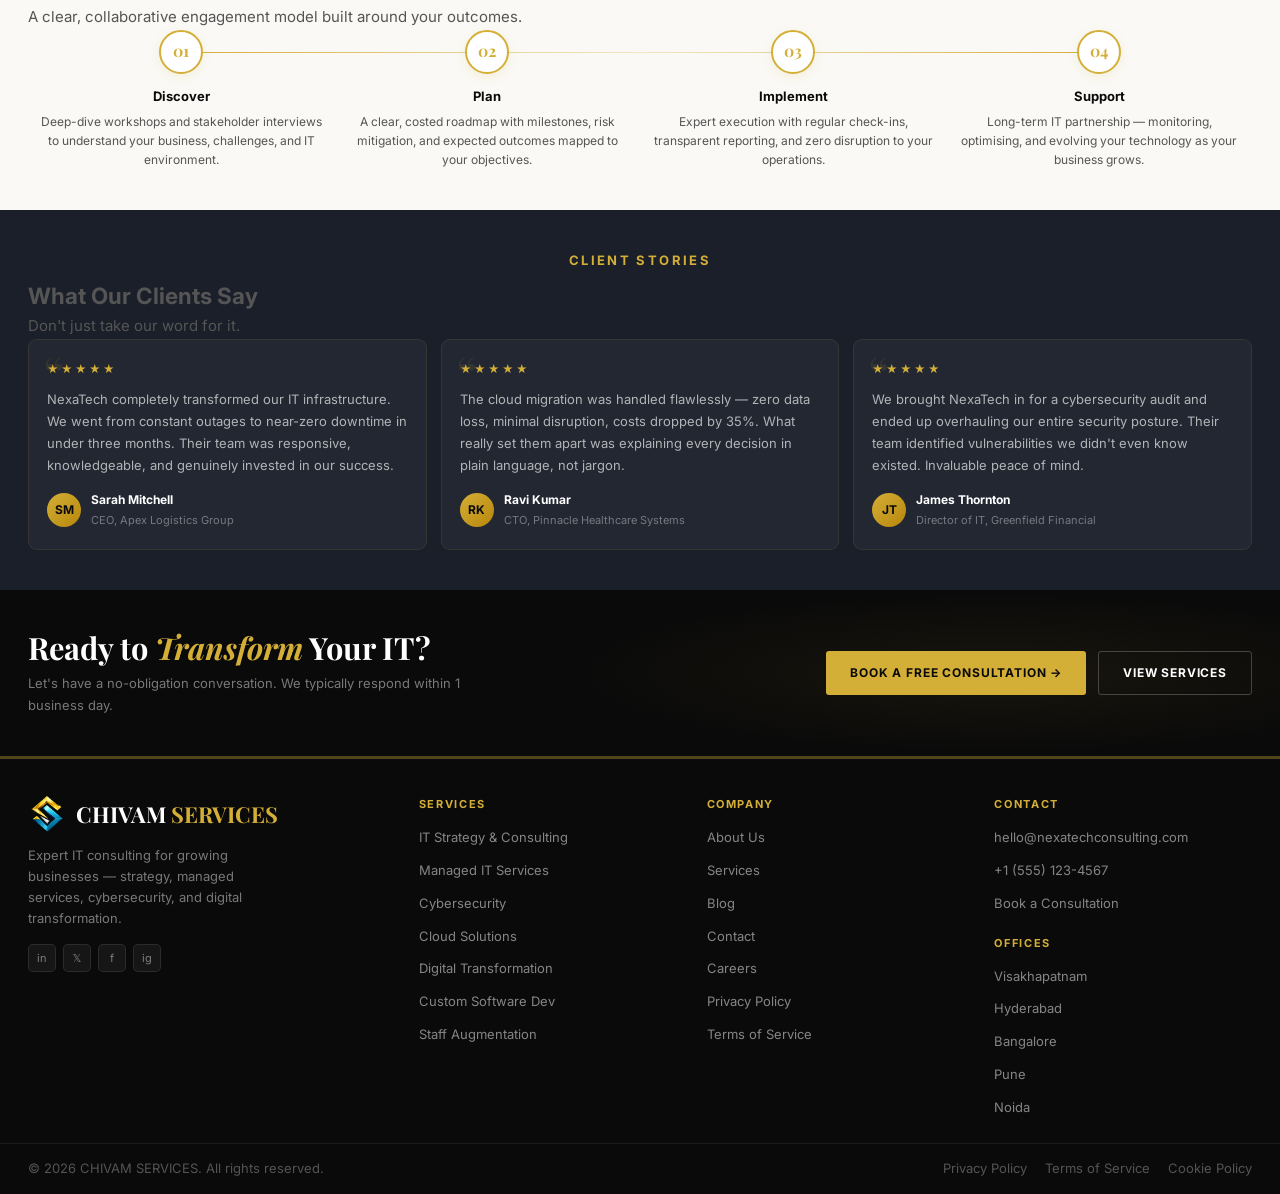
==== commit adcf81a6: "Add files via upload" ====
--- a/about.html
+++ b/about.html
@@ -3,7 +3,7 @@
 <head>
   <meta charset="UTF-8" />
   <meta name="viewport" content="width=device-width, initial-scale=1.0" />
-  <title>About Us | NexaTech Consulting</title>
+  <title>About Us | CHIVAM SERVICES</title>
   <link rel="preconnect" href="https://fonts.googleapis.com" />
   <link rel="preconnect" href="https://fonts.gstatic.com" crossorigin />
   <link href="https://fonts.googleapis.com/css2?family=Playfair+Display:ital,wght@0,400;0,700;1,400&family=Inter:wght@300;400;500;600;700&display=swap" rel="stylesheet" />
@@ -13,19 +13,21 @@
 <!-- ── TICKER ── -->
 <div class="ticker-bar" id="tickerBar">
   <div class="ticker-inner">
-    <div class="ticker-badge">&#127757; Live Time</div>
+    <div class="ticker-badge">🏆 Achievements</div>
     <div class="ticker-scroll">
       <div class="ticker-track" id="tickerTrack"></div>
     </div>
   </div>
 </div>
-
 <!-- ── NAV ── -->
 <nav class="nav" id="mainNav">
   <div class="nav-inner">
     <a href="index.html" class="logo">
-      <span class="logo-name">Nexa<span>Tech</span></span>
-      <span class="logo-sub">IT Consulting</span>
+      <img src="images/LogoImage.png" alt="CHIVAM SERVICES Logo" class="logo-img" />
+      <div class="logo-text">
+        <span class="logo-name">CHIVAM<span> SERVICES</span></span>
+        <span class="logo-sub">IT Consulting</span>
+      </div>
     </a>
     <ul class="nav-links" id="navLinks">
       <li><a href="index.html" id="navHome">Home</a></li>
@@ -40,7 +42,6 @@
     </div>
   </div>
 </nav>
-
 <!-- ── MOBILE MENU ── -->
 <div class="mmenu" id="mmenu">
   <button class="mmenu-close" onclick="closeMenu()">&#x2715;</button>
@@ -146,7 +147,10 @@
 <footer>
   <div class="foot-main">
     <div>
-      <div class="foot-brand-name">Nexa<span>Tech</span></div>
+      <div class="foot-brand">
+        <img src="images/LogoImage.png" alt="CHIVAM SERVICES" class="foot-logo-img" />
+        <div class="foot-brand-name">CHIVAM<span> SERVICES</span></div>
+      </div>
       <p class="foot-desc">Expert IT consulting for growing businesses — strategy, managed services, cybersecurity, and digital transformation.</p>
       <div class="socials">
         <a href="#" class="soc" aria-label="LinkedIn">in</a>
@@ -182,23 +186,24 @@
     <div class="foot-col">
       <h5>Contact</h5>
       <ul class="foot-links">
-        <li><a href="#">hello@nexatechconsulting.com</a></li>
+        <li><a href="mailto:hello@nexatechconsulting.com">hello@nexatechconsulting.com</a></li>
         <li><a href="tel:+15551234567">+1 (555) 123-4567</a></li>
         <li><a href="contact.html">Book a Consultation</a></li>
       </ul>
       <div style="margin-top:18px">
         <h5>Offices</h5>
         <ul class="foot-links">
-          <li><a href="#">India</a></li>
-          <li><a href="#">United States</a></li>
-          <li><a href="#">United Kingdom</a></li>
-          <li><a href="#">Australia</a></li>
+          <li><a href="#">Visakhapatnam</a></li>
+          <li><a href="#">Hyderabad</a></li>
+          <li><a href="#">Bangalore</a></li>
+          <li><a href="#">Pune</a></li>
+          <li><a href="#">Noida</a></li>
         </ul>
       </div>
     </div>
   </div>
   <div class="foot-bot">
-    <p>&copy; 2026 NexaTech Consulting. All rights reserved.</p>
+    <p>&copy; 2026 CHIVAM SERVICES. All rights reserved.</p>
     <div class="foot-bot-links">
       <a href="#">Privacy Policy</a>
       <a href="#">Terms of Service</a>
--- a/css/styles.css
+++ b/css/styles.css
@@ -46,28 +46,29 @@
 .ticker-bar.hidden { transform: translateY(-100%); }
 .ticker-inner { display: flex; align-items: center; height: 100%; }
 .ticker-badge {
-  flex-shrink: 0; height: 100%; padding: 0 14px;
+  flex-shrink: 0; height: 100%; padding: 0 16px;
   display: flex; align-items: center; gap: 6px;
   background: rgba(212,175,55,0.12);
   border-right: 1px solid rgba(212,175,55,0.25);
-  font-size: 10px; font-weight: 700; letter-spacing: 0.14em;
+  font-size: 10px; font-weight: 700; letter-spacing: 0.12em;
   text-transform: uppercase; color: var(--gold); white-space: nowrap;
+  transition: opacity 0.4s ease;
 }
 .ticker-scroll { flex: 1; overflow: hidden; position: relative; }
 .ticker-track {
   display: flex; white-space: nowrap;
-  animation: scroll-ticker 32s linear infinite;
+  animation: scroll-ticker 28s linear infinite;
 }
 .ticker-track:hover { animation-play-state: paused; }
 .t-item {
-  display: inline-flex; align-items: center; gap: 6px;
-  padding: 0 24px; font-size: 11px;
-  border-right: 1px solid rgba(255,255,255,0.07);
-  color: rgba(255,255,255,0.5);
-}
-.t-item .flag  { font-size: 13px; }
-.t-item .cname { color: var(--gold); font-weight: 600; letter-spacing: 0.03em; }
-.t-item .ctime { color: rgba(255,255,255,0.85); font-variant-numeric: tabular-nums; font-weight: 500; }
+  display: inline-flex; align-items: center;
+  padding: 0 20px; font-size: 11px; font-weight: 500;
+  color: rgba(255,255,255,0.72);
+  border-right: 1px solid rgba(212,175,55,0.15);
+  letter-spacing: 0.02em;
+  white-space: nowrap;
+}
+.t-item .t-text { color: rgba(255,255,255,0.82); }
 @keyframes scroll-ticker {
   0%   { transform: translateX(0); }
   100% { transform: translateX(-50%); }
@@ -86,10 +87,18 @@
   max-width: 1280px; margin: 0 auto; padding: 0 28px;
   height: 60px; display: flex; align-items: center; justify-content: space-between;
 }
-.logo     { display: flex; flex-direction: column; line-height: 1; }
-.logo-name { font-family: var(--fd); font-size: 19px; font-weight: 700; color: var(--white); }
+.logo     { display: flex; flex-direction: row; align-items: center; gap: 10px; text-decoration: none; }
+.logo-img { height: 42px; width: 42px; object-fit: contain; flex-shrink: 0; }
+.logo-text { display: flex; flex-direction: column; line-height: 1; gap: 5px; }
+.logo-name { font-family: var(--fd); font-size: 20px; font-weight: 700; color: var(--white); letter-spacing: 0.06em; }
 .logo-name span { color: var(--gold); }
-.logo-sub  { font-size: 9px; color: var(--muted); letter-spacing: 0.16em; text-transform: uppercase; margin-top: 2px; }
+.logo-sub  { font-size: 9px; color: var(--muted); letter-spacing: 0.22em; text-transform: uppercase; text-align: center; }
+
+/* Footer logo */
+.foot-brand { display: flex; align-items: center; gap: 10px; margin-bottom: 12px; }
+.foot-logo-img { height: 38px; width: 38px; object-fit: contain; flex-shrink: 0; }
+.foot-brand-name { font-family: var(--fd); font-size: 22px; font-weight: 700; color: var(--white); }
+.foot-brand-name span { color: var(--gold); }
 .nav-links { display: flex; align-items: center; gap: 28px; list-style: none; }
 .nav-links a {
   font-size: 12px; font-weight: 500; letter-spacing: 0.06em; text-transform: uppercase;
@@ -124,36 +133,80 @@
 
 /* ── HERO ── */
 .hero {
-  min-height: auto; background: var(--black);
+  position: relative;
+  min-height: 560px;
   display: flex; align-items: center;
-  position: relative; overflow: hidden;
+  background: var(--black);
   padding-top: 92px;
+  overflow: hidden;
 }
 .hero-bg {
-  position: absolute; inset: 0;
-  background:
-    radial-gradient(ellipse 70% 60% at 72% 50%, rgba(212,175,55,0.07) 0%, transparent 60%),
-    linear-gradient(135deg, #0A0A0A 0%, #1B1F2A 60%, #0A0A0A 100%);
+  position: absolute; inset: 0; z-index: 0;
+  background: #0d1117;
 }
 .hero-grid {
-  position: absolute; inset: 0;
+  position: absolute; inset: 0; z-index: 0;
   background-image:
     linear-gradient(rgba(212,175,55,0.035) 1px, transparent 1px),
     linear-gradient(90deg, rgba(212,175,55,0.035) 1px, transparent 1px);
   background-size: 56px 56px;
   mask-image: radial-gradient(ellipse 85% 85% at 50% 50%, black, transparent);
 }
+
+/* Image — starts at ~42%, gradient begins early to eliminate dead zone */
+.hero-img-wrap {
+  position: absolute;
+  top: 0; right: 0; bottom: 0;
+  left: 38%;
+  z-index: 1;
+  overflow: hidden;
+}
+.hero-img {
+  width: 100%; height: 100%;
+  object-fit: cover; object-position: center center;
+  display: block;
+}
+.hero-img-overlay {
+  position: absolute; inset: 0;
+  background: linear-gradient(
+    to right,
+    #0d1117 0%,
+    rgba(13,17,23,0.94) 18%,
+    rgba(13,17,23,0.55) 40%,
+    rgba(13,17,23,0.12) 65%,
+    transparent 100%
+  );
+  pointer-events: none;
+}
+
+/* Text column — sits above image, max half the screen */
 .hero-inner {
-  max-width: 1280px; margin: 0 auto; padding: 32px 28px 36px;
   position: relative; z-index: 2;
-  display: grid; grid-template-columns: 1fr 1fr; gap: 56px; align-items: center;
-}
+  width: 100%; max-width: 1280px;
+  margin: 0 auto;
+  padding: 56px 28px;
+}
+.hero-text {
+  max-width: 560px;
+}
+
+/* ── HERO TEXT ANIMATIONS (left → right) ── */
+@keyframes heroSlideIn {
+  0%   { opacity: 0; transform: translateX(-36px); }
+  100% { opacity: 1; transform: translateX(0); }
+}
+.eyebrow     { animation: heroSlideIn 0.6s ease both; animation-delay: 0.15s; }
+.hero h1     { animation: heroSlideIn 0.7s ease both; animation-delay: 0.35s; }
+.hero-sub    { animation: heroSlideIn 0.7s ease both; animation-delay: 0.55s; }
+.hero-btns   { animation: heroSlideIn 0.7s ease both; animation-delay: 0.72s; }
+.hero-stats  { animation: heroSlideIn 0.7s ease both; animation-delay: 0.90s; }
+
 .eyebrow {
-  display: inline-flex; align-items: center; gap: 9px;
-  font-size: 10px; font-weight: 700; letter-spacing: 0.18em;
-  text-transform: uppercase; color: var(--gold); margin-bottom: 12px;
-}
-.eyebrow::before { content: ''; width: 24px; height: 1px; background: var(--gold); }
+  display: block;
+  font-size: 13px; font-weight: 700; letter-spacing: 0.18em;
+  text-transform: uppercase; color: var(--gold); margin-bottom: 16px;
+}
+.eyebrow::before { display: none; }
 .hero h1 {
   font-family: var(--fd); font-size: clamp(34px, 4vw, 54px);
   font-weight: 700; color: var(--white); line-height: 1.1;
@@ -162,22 +215,18 @@
 .hero h1 em  { font-style: italic; color: var(--gold); }
 .hero-sub    { font-size: 15px; color: rgba(255,255,255,0.55); line-height: 1.65; margin-bottom: 24px; max-width: 460px; }
 .hero-btns   { display: flex; gap: 12px; flex-wrap: wrap; }
-.hero-stats  { display: flex; gap: 24px; margin-top: 20px; padding-top: 18px; border-top: 1px solid rgba(255,255,255,0.07); }
-.stat-n      { font-family: var(--fd); font-size: 28px; font-weight: 700; color: var(--gold); line-height: 1; }
-.stat-l      { font-size: 10px; color: rgba(255,255,255,0.4); letter-spacing: 0.09em; text-transform: uppercase; margin-top: 2px; }
-
-/* hero card */
-.hero-visual  { position: relative; height: 420px; }
-.hcard        { position: absolute; border-radius: 10px; padding: 22px; border: 1px solid rgba(212,175,55,0.14); box-shadow: 0 20px 56px rgba(0,0,0,0.5); }
-.hcard-main   { inset: 0; background: linear-gradient(135deg,#1a1a1a,#1b1f2a); z-index: 3; }
-.hcard-float  { width: 200px; bottom: 16px; right: -16px; z-index: 4; background: var(--navy); animation: float 3.8s ease-in-out infinite; }
-@keyframes float { 0%,100%{transform:translateY(0)} 50%{transform:translateY(-9px)} }
-.card-label  { font-size: 9px; font-weight: 700; letter-spacing: 0.15em; text-transform: uppercase; color: var(--gold); margin-bottom: 14px; }
-.svc-list    { list-style: none; display: flex; flex-direction: column; gap: 10px; }
-.svc-list li { display: flex; align-items: center; gap: 10px; font-size: 13px; color: rgba(255,255,255,0.65); }
-.svc-list li::before { content: ''; width: 5px; height: 5px; border-radius: 50%; background: var(--gold); flex-shrink: 0; }
-.metric-big  { font-family: var(--fd); font-size: 38px; font-weight: 700; color: var(--white); line-height: 1; }
-.metric-lbl  { font-size: 11px; color: rgba(255,255,255,0.45); margin-top: 3px; }
+.hero-stats  {
+  display: flex; justify-content: space-between;
+  margin-top: 20px; padding-top: 18px;
+  border-top: 1px solid rgba(255,255,255,0.07);
+  width: 100%;
+}
+.hero-stats > div { display: flex; flex-direction: column; align-items: center; flex: 1; }
+.stat-n { font-family: var(--fd); font-size: 28px; font-weight: 700; color: var(--gold); line-height: 1; text-align: center; }
+.stat-l { font-size: 10px; color: rgba(255,255,255,0.4); letter-spacing: 0.09em; text-transform: uppercase; margin-top: 4px; text-align: center; }
+
+/* hero-visual no longer needed */
+.hero-visual { display: none; }
 
 /* ── BUTTONS ── */
 .btn         { display: inline-flex; align-items: center; gap: 7px; font-family: var(--fb); font-size: 12px; font-weight: 700; letter-spacing: 0.07em; text-transform: uppercase; border-radius: 3px; cursor: pointer; transition: all .2s; border: none; }
@@ -192,19 +241,12 @@
 .sec      { padding: 40px 28px; }
 .wrap     { max-width: 1280px; margin: 0 auto; }
 .sec-eye  {
-  display: inline-flex; align-items: center; gap: 9px;
-  font-size: 10px; font-weight: 700; letter-spacing: 0.18em;
+  display: block;
+  font-size: 13px; font-weight: 700; letter-spacing: 0.18em;
   text-transform: uppercase; color: var(--gold); margin-bottom: 6px;
 }
-.sec-eye::before { content: ''; width: 22px; height: 1px; background: var(--gold); }
-.sec-title { font-family: var(--fd); font-size: clamp(22px, 2.5vw, 34px); font-weight: 700; color: var(--black); line-height: 1.15; letter-spacing: -0.02em; }
-.sec-title.wht { color: var(--white); }
-.sec-sub   { font-size: 14px; color: var(--body); line-height: 1.65; max-width: 500px; margin-top: 6px; }
-.sec-sub.lt { color: rgba(255,255,255,0.5); }
-.sec-hd    { margin-bottom: 28px; }
-.sec-hd.ctr { text-align: center; }
-.sec-hd.ctr .sec-eye { justify-content: center; }
-.sec-hd.ctr .sec-sub { margin: 6px auto 0; }
+.sec-eye::before { display: none; }
+.sec-hd.ctr .sec-eye { text-align: center; }
 
 /* ── ABOUT ── */
 .intro-bg   { background: var(--cream); }
@@ -336,22 +378,20 @@
 .form-submit:hover { background: var(--gold-h); transform: translateY(-2px); }
 
 /* ── FOOTER ── */
-footer       { background: var(--black); border-top: 1px solid rgba(212,175,55,0.08); }
+footer       { background: var(--black); border-top: 3px solid rgba(212,175,55,0.35); }
 .foot-main   { max-width: 1280px; margin: 0 auto; padding: 36px 28px 24px; display: grid; grid-template-columns: 1.4fr 1fr 1fr 1fr; gap: 30px; }
-.foot-brand-name      { font-family: var(--fd); font-size: 18px; font-weight: 700; color: var(--white); }
-.foot-brand-name span { color: var(--gold); }
-.foot-desc   { font-size: 12px; color: rgba(255,255,255,0.35); line-height: 1.6; margin: 10px 0 16px; max-width: 220px; }
+.foot-desc   { font-size: 13px; color: rgba(255,255,255,0.45); line-height: 1.6; margin: 10px 0 16px; max-width: 220px; }
 .socials     { display: flex; gap: 7px; }
 .soc         { width: 28px; height: 28px; background: rgba(255,255,255,0.05); border: 1px solid rgba(255,255,255,0.09); border-radius: 5px; display: flex; align-items: center; justify-content: center; font-size: 11px; color: rgba(255,255,255,0.45); transition: all .2s; }
 .soc:hover   { background: rgba(212,175,55,0.1); border-color: rgba(212,175,55,0.28); color: var(--gold); }
-.foot-col h5 { font-size: 10px; font-weight: 700; letter-spacing: 0.15em; text-transform: uppercase; color: var(--gold); margin-bottom: 12px; }
-.foot-links  { list-style: none; display: flex; flex-direction: column; gap: 7px; }
-.foot-links a { font-size: 12px; color: rgba(255,255,255,0.4); transition: color .2s; }
+.foot-col h5 { font-size: 11px; font-weight: 700; letter-spacing: 0.15em; text-transform: uppercase; color: var(--gold); margin-bottom: 12px; }
+.foot-links  { list-style: none; display: flex; flex-direction: column; gap: 8px; }
+.foot-links a { font-size: 13px; color: rgba(255,255,255,0.5); transition: color .2s; }
 .foot-links a:hover { color: var(--white); }
-.foot-bot    { border-top: 1px solid rgba(255,255,255,0.05); padding: 14px 28px; max-width: 1280px; margin: 0 auto; display: flex; align-items: center; justify-content: space-between; gap: 12px; }
-.foot-bot p  { font-size: 12px; color: rgba(255,255,255,0.2); }
+.foot-bot    { border-top: 1px solid rgba(255,255,255,0.07); padding: 14px 28px; max-width: 1280px; margin: 0 auto; display: flex; align-items: center; justify-content: space-between; gap: 12px; }
+.foot-bot p  { font-size: 13px; color: rgba(255,255,255,0.3); }
 .foot-bot-links     { display: flex; gap: 18px; }
-.foot-bot-links a   { font-size: 12px; color: rgba(255,255,255,0.2); transition: color .2s; }
+.foot-bot-links a   { font-size: 13px; color: rgba(255,255,255,0.3); transition: color .2s; }
 .foot-bot-links a:hover { color: rgba(255,255,255,0.55); }
 
 /* ── RESPONSIVE ── */
@@ -430,7 +470,7 @@
 }
 .page-eyebrow {
   display: inline-block;
-  font-size: 10px; font-weight: 700; letter-spacing: 0.2em;
+  font-size: 13px; font-weight: 700; letter-spacing: 0.18em;
   text-transform: uppercase; color: var(--gold);
   border: 1px solid rgba(212,175,55,0.3);
   padding: 5px 14px; border-radius: 20px;
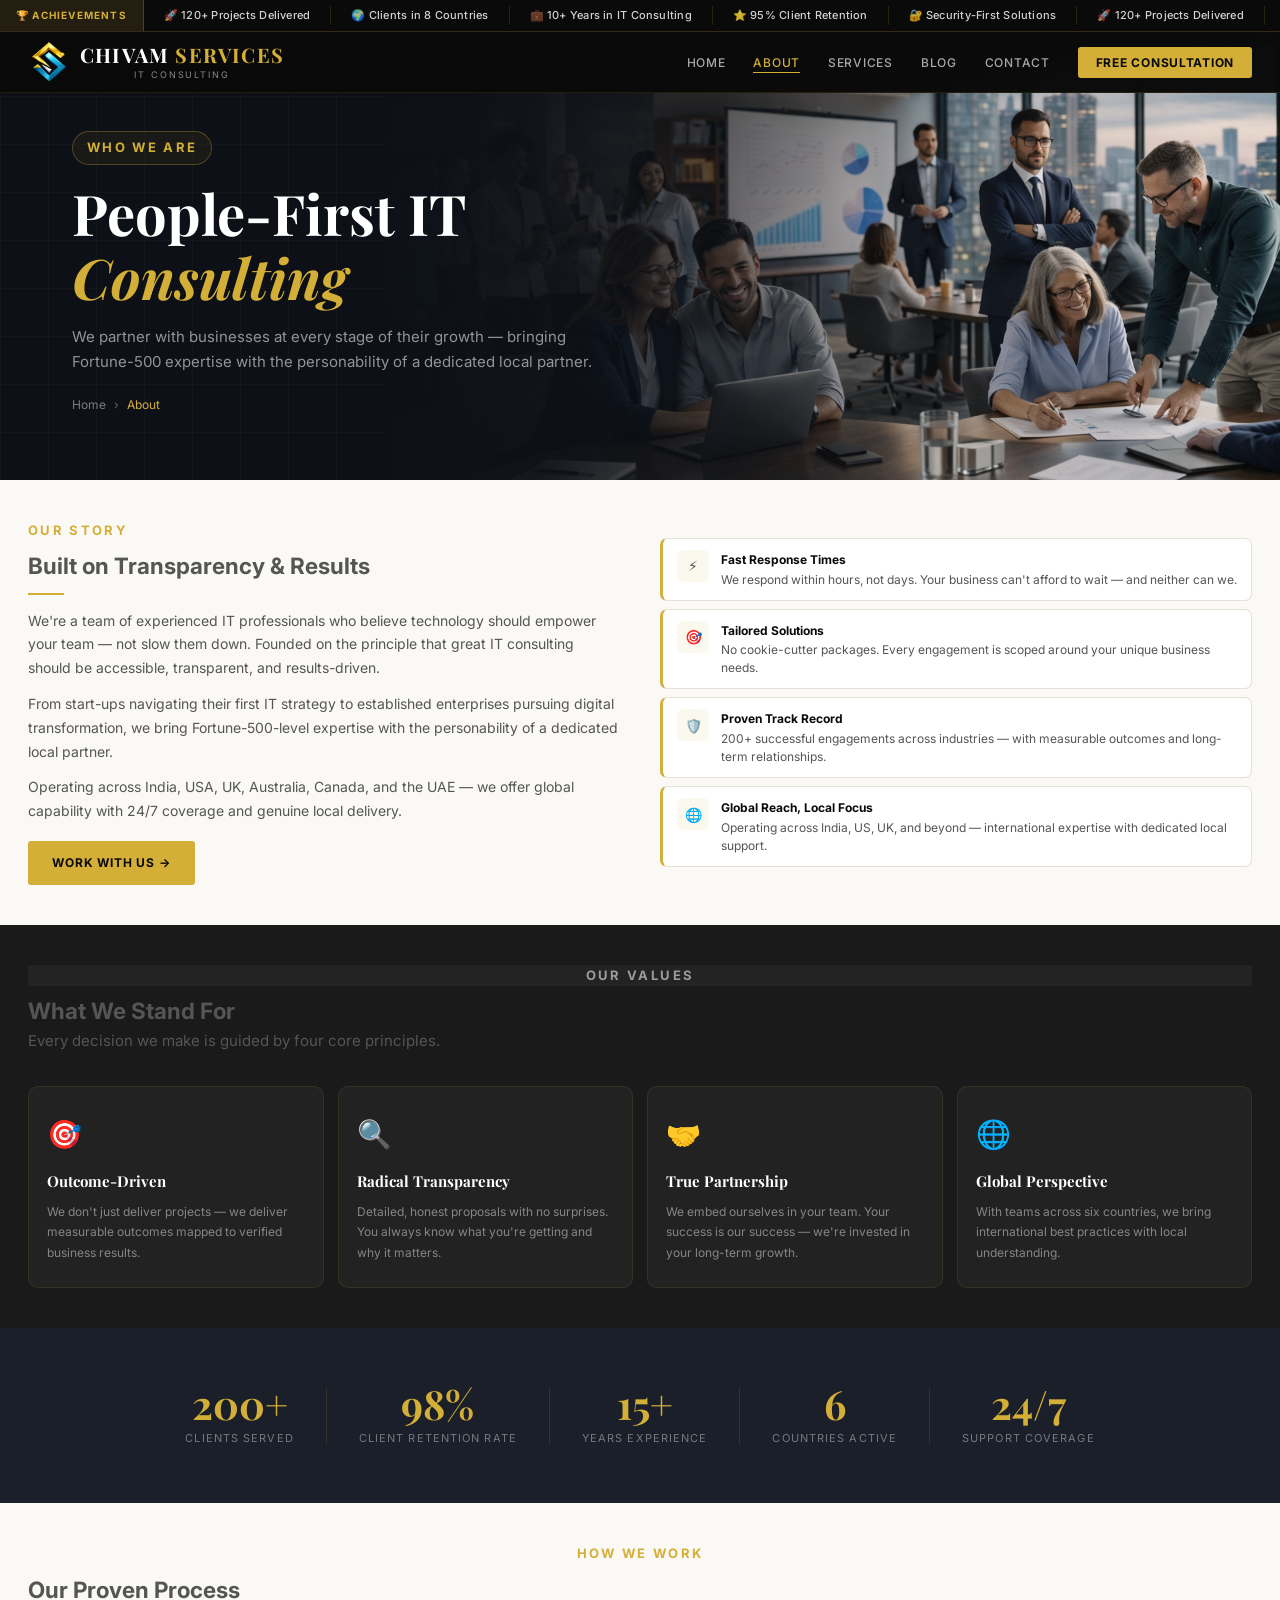
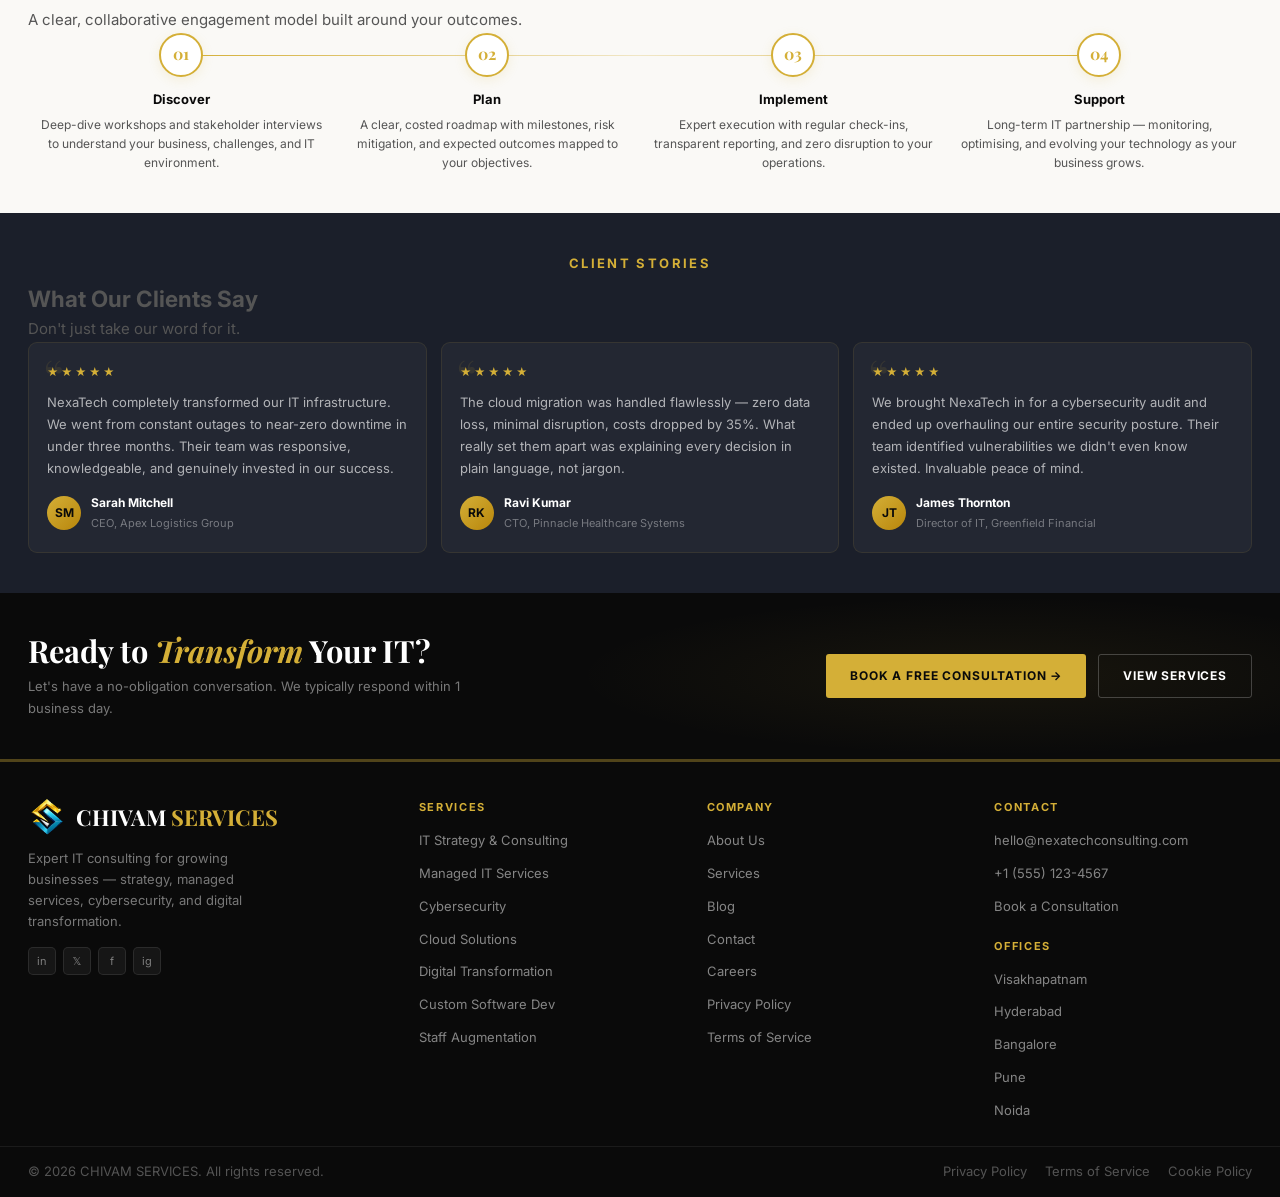
==== commit 63cc9c2d: "Add files via upload" ====
--- a/about.html
+++ b/about.html
@@ -57,11 +57,17 @@
 <div class="page-hero">
   <div class="page-hero-bg"></div>
   <div class="page-hero-grid"></div>
+  <div class="page-hero-img-wrap">
+    <img src="images/AboutUs.png" alt="CHIVAM SERVICES Team" class="page-hero-img" />
+    <div class="page-hero-img-overlay"></div>
+  </div>
   <div class="page-hero-inner">
-    <div class="page-eyebrow">Who We Are</div>
-    <h1>People-First IT <em>Consulting</em></h1>
-    <p>We partner with businesses at every stage of their growth — bringing Fortune-500 expertise with the personability of a dedicated local partner.</p>
-    <nav class="breadcrumb"><a href="index.html">Home</a><span>›</span><span>About</span></nav>
+    <div class="page-hero-text">
+      <div class="page-eyebrow">Who We Are</div>
+      <h1>People-First IT <em>Consulting</em></h1>
+      <p>We partner with businesses at every stage of their growth — bringing Fortune-500 expertise with the personability of a dedicated local partner.</p>
+      <nav class="breadcrumb"><a href="index.html">Home</a><span>›</span><span>About</span></nav>
+    </div>
   </div>
 </div>
 <section class="sec intro-bg">
--- a/css/styles.css
+++ b/css/styles.css
@@ -444,30 +444,72 @@
 
 /* ── Page Hero ── */
 .page-hero {
-  background: var(--black);
-  padding: 130px 28px 64px;
+  background: #0d1117;
+  padding: 130px 0 64px;
   position: relative;
   overflow: hidden;
+  min-height: 480px;
+  display: flex; align-items: center;
 }
 .page-hero-sm { padding-bottom: 48px; }
 .page-hero-bg {
-  position: absolute; inset: 0;
-  background:
-    radial-gradient(ellipse 60% 80% at 80% 50%, rgba(212,175,55,0.07) 0%, transparent 60%),
-    linear-gradient(135deg, #0A0A0A 0%, #1B1F2A 60%, #0A0A0A 100%);
+  position: absolute; inset: 0; z-index: 0;
+  background: #0d1117;
 }
 .page-hero-grid {
-  position: absolute; inset: 0;
+  position: absolute; inset: 0; z-index: 0;
   background-image:
     linear-gradient(rgba(212,175,55,0.03) 1px, transparent 1px),
     linear-gradient(90deg, rgba(212,175,55,0.03) 1px, transparent 1px);
   background-size: 48px 48px;
 }
+
+/* Page hero image — bleeds right, fades from left */
+.page-hero-img-wrap {
+  position: absolute;
+  top: 0; right: 0; bottom: 0;
+  left: 30%;
+  z-index: 1; overflow: hidden;
+}
+.page-hero-img {
+  width: 100%; height: 100%;
+  object-fit: cover; object-position: center top;
+  display: block;
+}
+.page-hero-img-overlay {
+  position: absolute; inset: 0;
+  background: linear-gradient(
+    to right,
+    #0d1117 0%,
+    rgba(13,17,23,0.94) 18%,
+    rgba(13,17,23,0.55) 40%,
+    rgba(13,17,23,0.12) 65%,
+    transparent 100%
+  );
+  pointer-events: none;
+}
+
 .page-hero-inner {
-  max-width: 1280px; margin: 0 auto;
+  width: 100%;
+  max-width: 1280px;
+  padding: 0 28px 0 72px;
   position: relative; z-index: 2;
-  max-width: 680px;
-}
+}
+
+/* Page hero text — constrain to left half */
+.page-hero-text {
+  max-width: 560px;
+}
+
+/* ── PAGE HERO TEXT ANIMATIONS (left → right) ── */
+@keyframes pageHeroSlideIn {
+  0%   { opacity: 0; transform: translateX(-36px); }
+  100% { opacity: 1; transform: translateX(0); }
+}
+.page-hero-text .page-eyebrow { animation: pageHeroSlideIn 0.6s ease both; animation-delay: 0.15s; }
+.page-hero-text h1             { animation: pageHeroSlideIn 0.7s ease both; animation-delay: 0.35s; }
+.page-hero-text p              { animation: pageHeroSlideIn 0.7s ease both; animation-delay: 0.55s; }
+.page-hero-text .breadcrumb    { animation: pageHeroSlideIn 0.7s ease both; animation-delay: 0.72s; }
 .page-eyebrow {
   display: inline-block;
   font-size: 13px; font-weight: 700; letter-spacing: 0.18em;
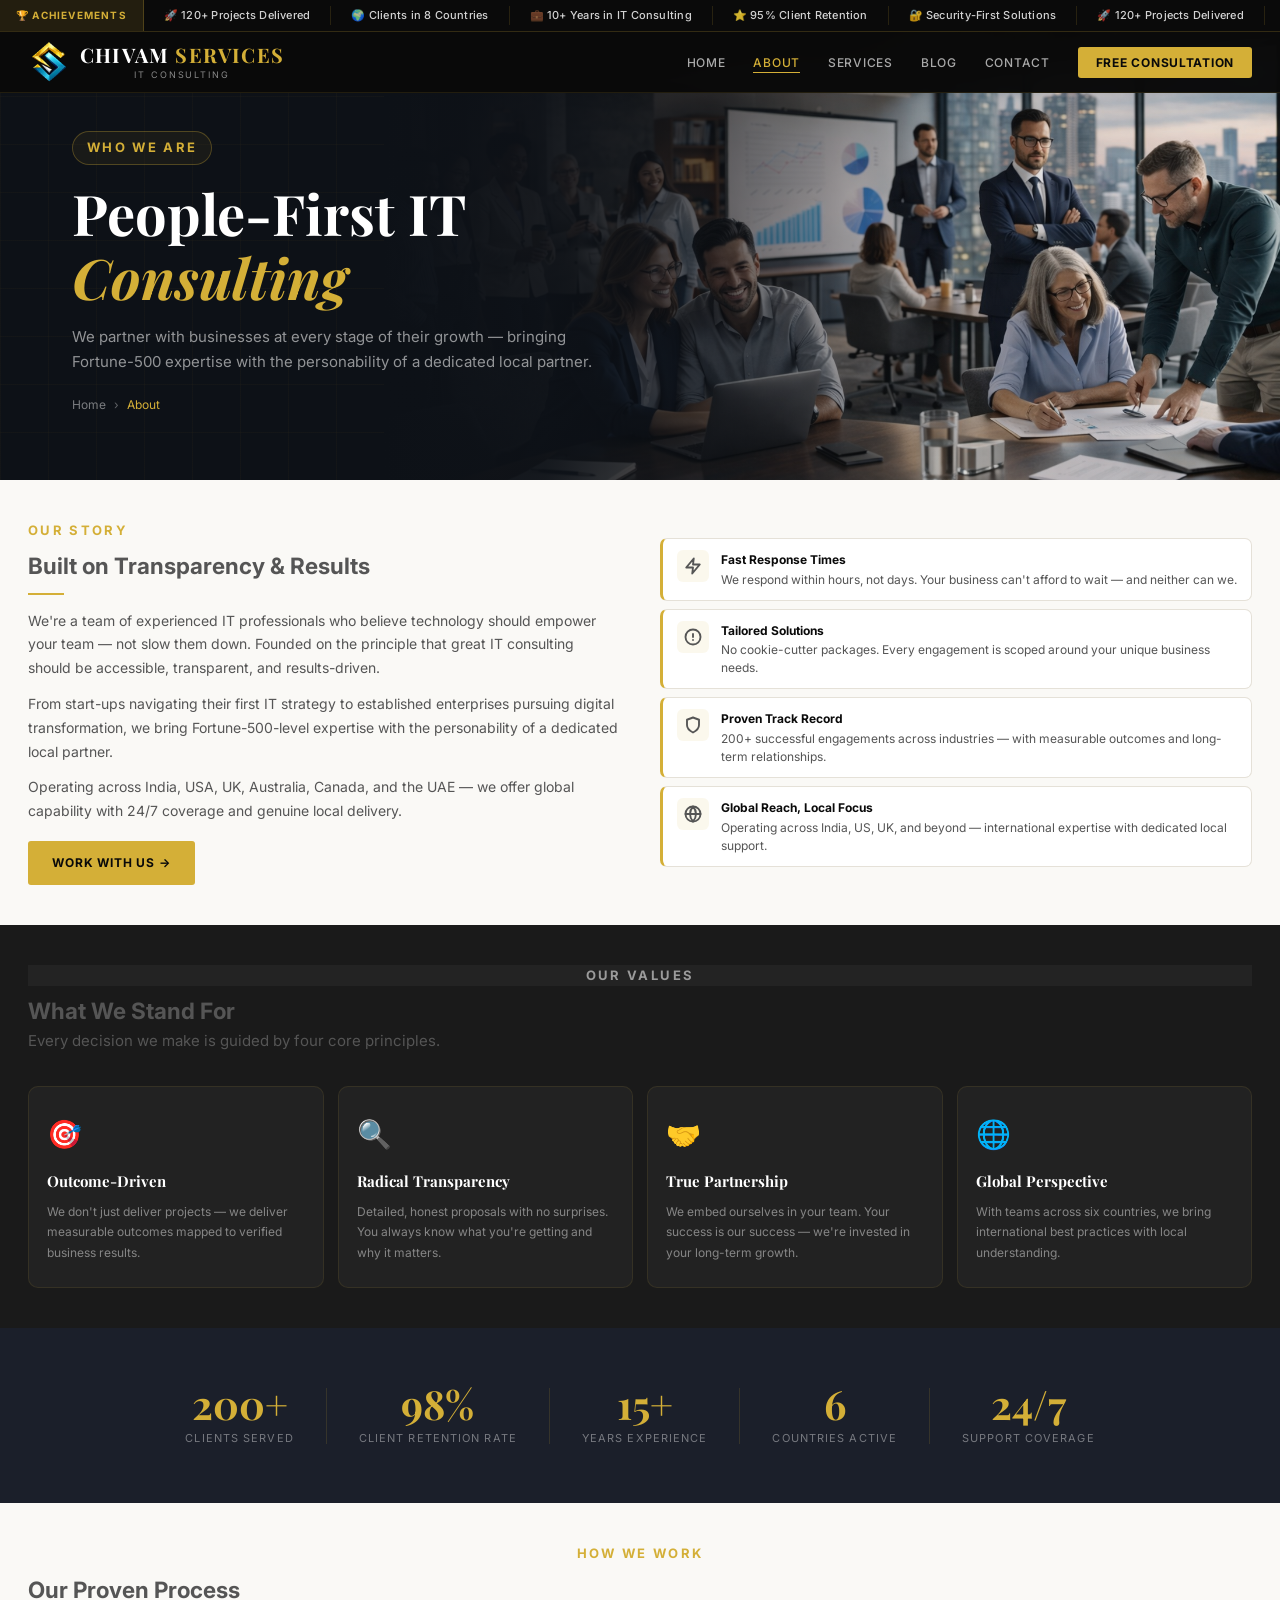
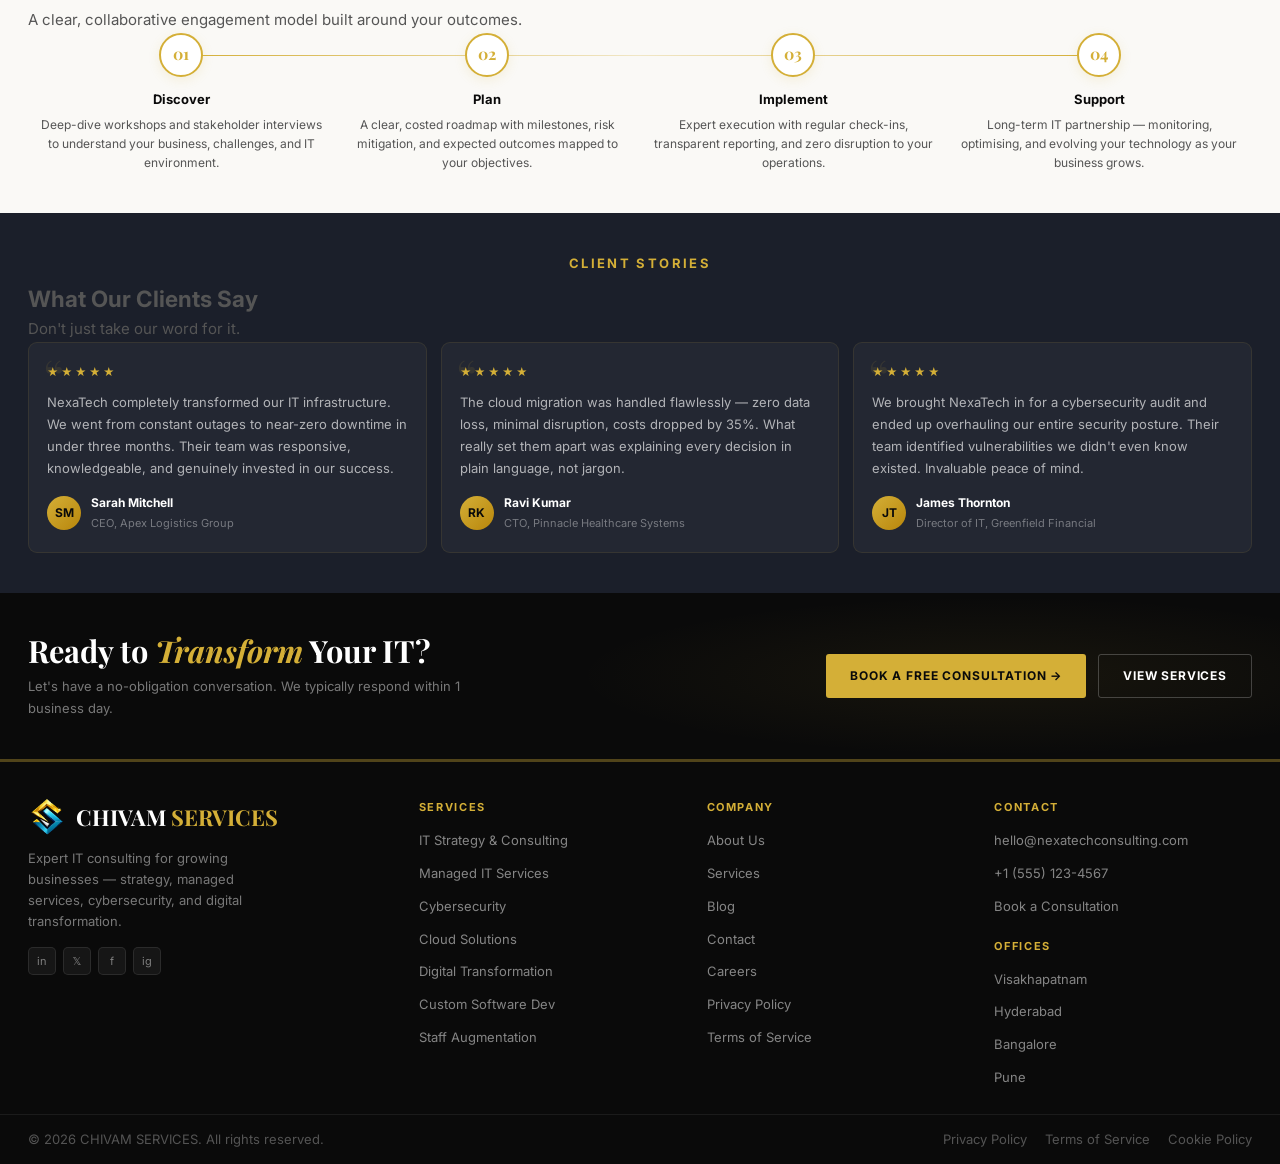
==== commit 7954f82c: "Add files via upload" ====
--- a/about.html
+++ b/about.html
@@ -203,7 +203,6 @@
           <li><a href="#">Hyderabad</a></li>
           <li><a href="#">Bangalore</a></li>
           <li><a href="#">Pune</a></li>
-          <li><a href="#">Noida</a></li>
         </ul>
       </div>
     </div>
--- a/css/styles.css
+++ b/css/styles.css
@@ -358,24 +358,70 @@
 /* ── CONTACT ── */
 .contact-bg   { background: var(--cream); }
 .contact-grid { display: grid; grid-template-columns: 1fr 1.4fr; gap: 44px; }
+.contact-info-heading { font-family: var(--fd); font-size: 22px; font-weight: 700; color: var(--black); margin-top: -12px; margin-bottom: 40px; text-align: center; }
 .contact-info h3 { font-family: var(--fd); font-size: 22px; font-weight: 700; color: var(--black); margin-bottom: 10px; }
 .contact-info p  { font-size: 13px; color: var(--body); line-height: 1.7; margin-bottom: 22px; }
+.contact-intro-bullets { list-style: none; padding: 0; margin: 16px 0 24px 0; display: flex; flex-direction: column; gap: 14px; }
+.contact-intro-bullets li { display: flex; align-items: center; gap: 14px; font-size: 13px; color: var(--body); line-height: 1.7; }
+.cib-icon {
+  display: flex; align-items: center; justify-content: center; flex-shrink: 0;
+  width: 34px; height: 34px;
+  background: radial-gradient(circle at 50% 40%, rgba(255,224,80,0.28) 0%, rgba(212,175,55,0.10) 60%, transparent 100%);
+  border: 2.5px solid rgba(212,175,55,0.6);
+  border-radius: 14px;
+  box-shadow: 0 0 12px rgba(212,175,55,0.25), inset 0 1px 0 rgba(255,240,120,0.3);
+  position: relative;
+  transition: box-shadow 0.3s ease, transform 0.3s ease;
+}
+.cib-icon:hover {
+  box-shadow: 0 0 22px rgba(212,175,55,0.55), 0 0 6px rgba(255,224,80,0.4), inset 0 1px 0 rgba(255,240,120,0.4);
+  transform: translateY(-2px) scale(1.06);
+}
+.cib-icon img { width: 22px; height: 22px; object-fit: contain; filter: drop-shadow(0 0 4px rgba(255,200,0,0.6)); }
 .cdet-list    { display: flex; flex-direction: column; gap: 10px; }
 .cdet         { display: flex; align-items: center; gap: 10px; font-size: 13px; color: var(--body); }
 .cdet-ico     { width: 32px; height: 32px; background: rgba(212,175,55,0.09); border: 1px solid rgba(212,175,55,0.18); border-radius: 6px; display: flex; align-items: center; justify-content: center; font-size: 13px; flex-shrink: 0; }
-.form-wrap    { background: var(--white); border: 1px solid var(--border); border-radius: 10px; padding: 26px; box-shadow: 0 4px 24px rgba(0,0,0,0.05); }
+.cdet-body    { display: flex; flex-direction: column; gap: 2px; }
+.cdet-label   { font-size: 10px; font-weight: 700; letter-spacing: 0.1em; text-transform: uppercase; color: var(--gold); }
+.cdet-value   { font-size: 13px; font-weight: 500; color: var(--black); }
+.form-wrap    { background: var(--white); border: 1px solid var(--border); border-radius: 10px; padding: 22px 24px; box-shadow: 0 4px 24px rgba(0,0,0,0.05); display: flex; flex-direction: column; height: fit-content; }
 .form-row     { display: grid; grid-template-columns: 1fr 1fr; gap: 10px; }
-.fg           { margin-bottom: 10px; }
-.fg label     { display: block; font-size: 10px; font-weight: 700; letter-spacing: 0.06em; text-transform: uppercase; color: var(--black); margin-bottom: 5px; }
+.fg           { margin-bottom: 8px; }
+.fg label     { display: block; font-size: 10px; font-weight: 700; letter-spacing: 0.06em; text-transform: uppercase; color: var(--black); margin-bottom: 4px; }
 .fg input,
 .fg select,
-.fg textarea  { width: 100%; padding: 9px 12px; background: var(--parch); border: 1px solid var(--border); border-radius: 5px; font-family: var(--fb); font-size: 13px; color: var(--black); outline: none; transition: border-color .2s, box-shadow .2s; }
+.fg textarea  { width: 100%; padding: 8px 11px; background: var(--parch); border: 1px solid var(--border); border-radius: 5px; font-family: var(--fb); font-size: 13px; color: var(--black); outline: none; transition: border-color .2s, box-shadow .2s; }
 .fg input:focus,
 .fg select:focus,
 .fg textarea:focus { border-color: var(--gold); box-shadow: 0 0 0 3px rgba(212,175,55,0.1); }
-.fg textarea  { resize: vertical; min-height: 88px; }
-.form-submit  { width: 100%; background: var(--gold); color: var(--black); font-size: 12px; font-weight: 700; letter-spacing: 0.08em; text-transform: uppercase; padding: 12px; border-radius: 5px; border: none; cursor: pointer; transition: background .2s, transform .15s; margin-top: 4px; }
+.fg textarea  { resize: vertical; min-height: 72px; }
+/* Read-only auto-filled field */
+.input-readonly { background: var(--lgray) !important; color: var(--muted) !important; cursor: default; font-style: italic; }
+/* Validation states */
+.fg input.field-invalid,
+.fg select.field-invalid,
+.fg textarea.field-invalid { border-color: #C0392B; box-shadow: 0 0 0 3px rgba(192,57,43,0.07); }
+.fg input.field-valid,
+.fg select.field-valid,
+.fg textarea.field-valid   { border-color: #27AE60; }
+/* Error message */
+.field-error { font-size: 11px; color: #C0392B; font-weight: 600; margin-top: 3px; min-height: 0; max-height: 0; overflow: hidden; opacity: 0; transition: max-height .2s ease, opacity .2s ease; }
+.field-error.visible { max-height: 36px; opacity: 1; }
+/* Required mark */
+.req-mark { color: #C0392B; font-weight: 700; }
+/* Footer row: note left, button truly centred */
+.form-footer-row { display: grid; grid-template-columns: 1fr auto 1fr; align-items: center; margin-top: 6px; }
+.form-req-note   { font-size: 11px; color: var(--muted); white-space: nowrap; justify-self: start; }
+/* Button: auto-fit, centred via grid col 2 */
+.form-submit  { display: inline-flex; align-items: center; gap: 6px; width: auto; background: var(--gold); color: var(--black); font-size: 12px; font-weight: 700; letter-spacing: 0.08em; text-transform: uppercase; padding: 10px 22px; border-radius: 5px; border: none; cursor: pointer; transition: background .2s, transform .15s; white-space: nowrap; grid-column: 2; justify-self: center; }
 .form-submit:hover { background: var(--gold-h); transform: translateY(-2px); }
+.form-submit:disabled { opacity: 0.65; cursor: not-allowed; transform: none; }
+/* Success state */
+.form-success { flex-direction: column; align-items: center; text-align: center; padding: 40px 20px; gap: 0; }
+.success-ico  { width: 58px; height: 58px; border-radius: 50%; background: linear-gradient(135deg,#27AE60,#2ECC71); color: #fff; font-size: 26px; font-weight: 700; display: flex; align-items: center; justify-content: center; margin: 0 auto 16px; box-shadow: 0 8px 24px rgba(39,174,96,0.25); animation: popIn .4s cubic-bezier(0.34,1.56,0.64,1) both; }
+.form-success h4 { font-family: var(--fd); font-size: 22px; font-weight: 700; color: var(--black); margin-bottom: 10px; }
+.form-success p  { font-size: 13px; color: var(--body); line-height: 1.7; max-width: 340px; margin: 0 auto 6px; }
+@keyframes popIn { from { transform: scale(0.5); opacity: 0; } to { transform: scale(1); opacity: 1; } }
 
 /* ── FOOTER ── */
 footer       { background: var(--black); border-top: 3px solid rgba(212,175,55,0.35); }
@@ -506,10 +552,11 @@
   0%   { opacity: 0; transform: translateX(-36px); }
   100% { opacity: 1; transform: translateX(0); }
 }
-.page-hero-text .page-eyebrow { animation: pageHeroSlideIn 0.6s ease both; animation-delay: 0.15s; }
-.page-hero-text h1             { animation: pageHeroSlideIn 0.7s ease both; animation-delay: 0.35s; }
-.page-hero-text p              { animation: pageHeroSlideIn 0.7s ease both; animation-delay: 0.55s; }
-.page-hero-text .breadcrumb    { animation: pageHeroSlideIn 0.7s ease both; animation-delay: 0.72s; }
+.page-hero-text .page-eyebrow  { animation: pageHeroSlideIn 0.6s ease both; animation-delay: 0.15s; }
+.page-hero-text .page-hero-lead{ animation: pageHeroSlideIn 0.6s ease both; animation-delay: 0.28s; }
+.page-hero-text h1             { animation: pageHeroSlideIn 0.7s ease both; animation-delay: 0.42s; }
+.page-hero-text p              { animation: pageHeroSlideIn 0.7s ease both; animation-delay: 0.58s; }
+.page-hero-text .breadcrumb    { animation: pageHeroSlideIn 0.7s ease both; animation-delay: 0.75s; }
 .page-eyebrow {
   display: inline-block;
   font-size: 13px; font-weight: 700; letter-spacing: 0.18em;
@@ -519,6 +566,12 @@
   background: rgba(212,175,55,0.06);
   margin-bottom: 16px;
 }
+.page-hero-lead,
+.page-hero-inner p.page-hero-lead {
+  font-size: 22px; font-weight: 500;
+  color: rgba(255,255,255,0.6);
+  margin-top: 0; margin-bottom: 16px; letter-spacing: 0.02em;
+}
 .page-hero-inner h1 {
   font-family: var(--fd);
   font-size: clamp(32px, 5vw, 56px);
@@ -622,7 +675,8 @@
 }
 
 /* ── FAQ (contact page) ── */
-.faq-bg { background: var(--lgray); }
+.faq-bg { background: var(--lgray); padding-top: 24px; }
+.faq-bg .sec-eye { font-size: 17px; letter-spacing: 0.12em; color: var(--black); margin-bottom: 24px; }
 .faq-grid {
   display: grid; grid-template-columns: repeat(2, 1fr); gap: 16px;
   margin-top: 8px;
@@ -649,15 +703,36 @@
 .offices-grid {
   display: grid; grid-template-columns: repeat(2, 1fr); gap: 8px;
 }
+/* India-only layout: 2 columns of 2 */
+.offices-grid-india { grid-template-columns: repeat(2, 1fr); }
 .office-card {
   background: var(--parch);
   border: 1px solid var(--border);
   border-radius: 8px; padding: 12px;
   display: flex; align-items: center; gap: 10px;
-}
-.office-flag { font-size: 20px; flex-shrink: 0; }
-.office-name { font-size: 12px; font-weight: 700; color: var(--black); }
+  transition: border-color .2s, box-shadow .2s;
+}
+.office-card:hover { border-color: rgba(212,175,55,0.35); box-shadow: 0 4px 12px rgba(0,0,0,0.06); }
+/* HQ card — same styling as regular office cards */
+.office-card-hq {
+  border-color: var(--border);
+  background: var(--parch);
+}
+/* Initials badge (replaces flag) */
+.office-initials {
+  width: 36px; height: 36px; flex-shrink: 0;
+  background: var(--black); border-radius: 7px;
+  display: flex; align-items: center; justify-content: center;
+  font-size: 9px; font-weight: 800; letter-spacing: 0.04em;
+  color: var(--gold); font-family: var(--fb);
+}
+.office-card-hq .office-initials {
+  background: var(--black); color: var(--gold);
+}
+.office-name   { font-size: 12px; font-weight: 700; color: var(--black); }
 .office-status { font-size: 10px; color: var(--muted); margin-top: 1px; }
+/* HQ badge text */
+.office-hq-badge { color: var(--muted); font-weight: 400; }
 
 /* ── wht-eye helper ── */
 .wht-eye { color: rgba(255,255,255,0.55) !important; border-color: rgba(255,255,255,0.15) !important; background: rgba(255,255,255,0.04) !important; }
